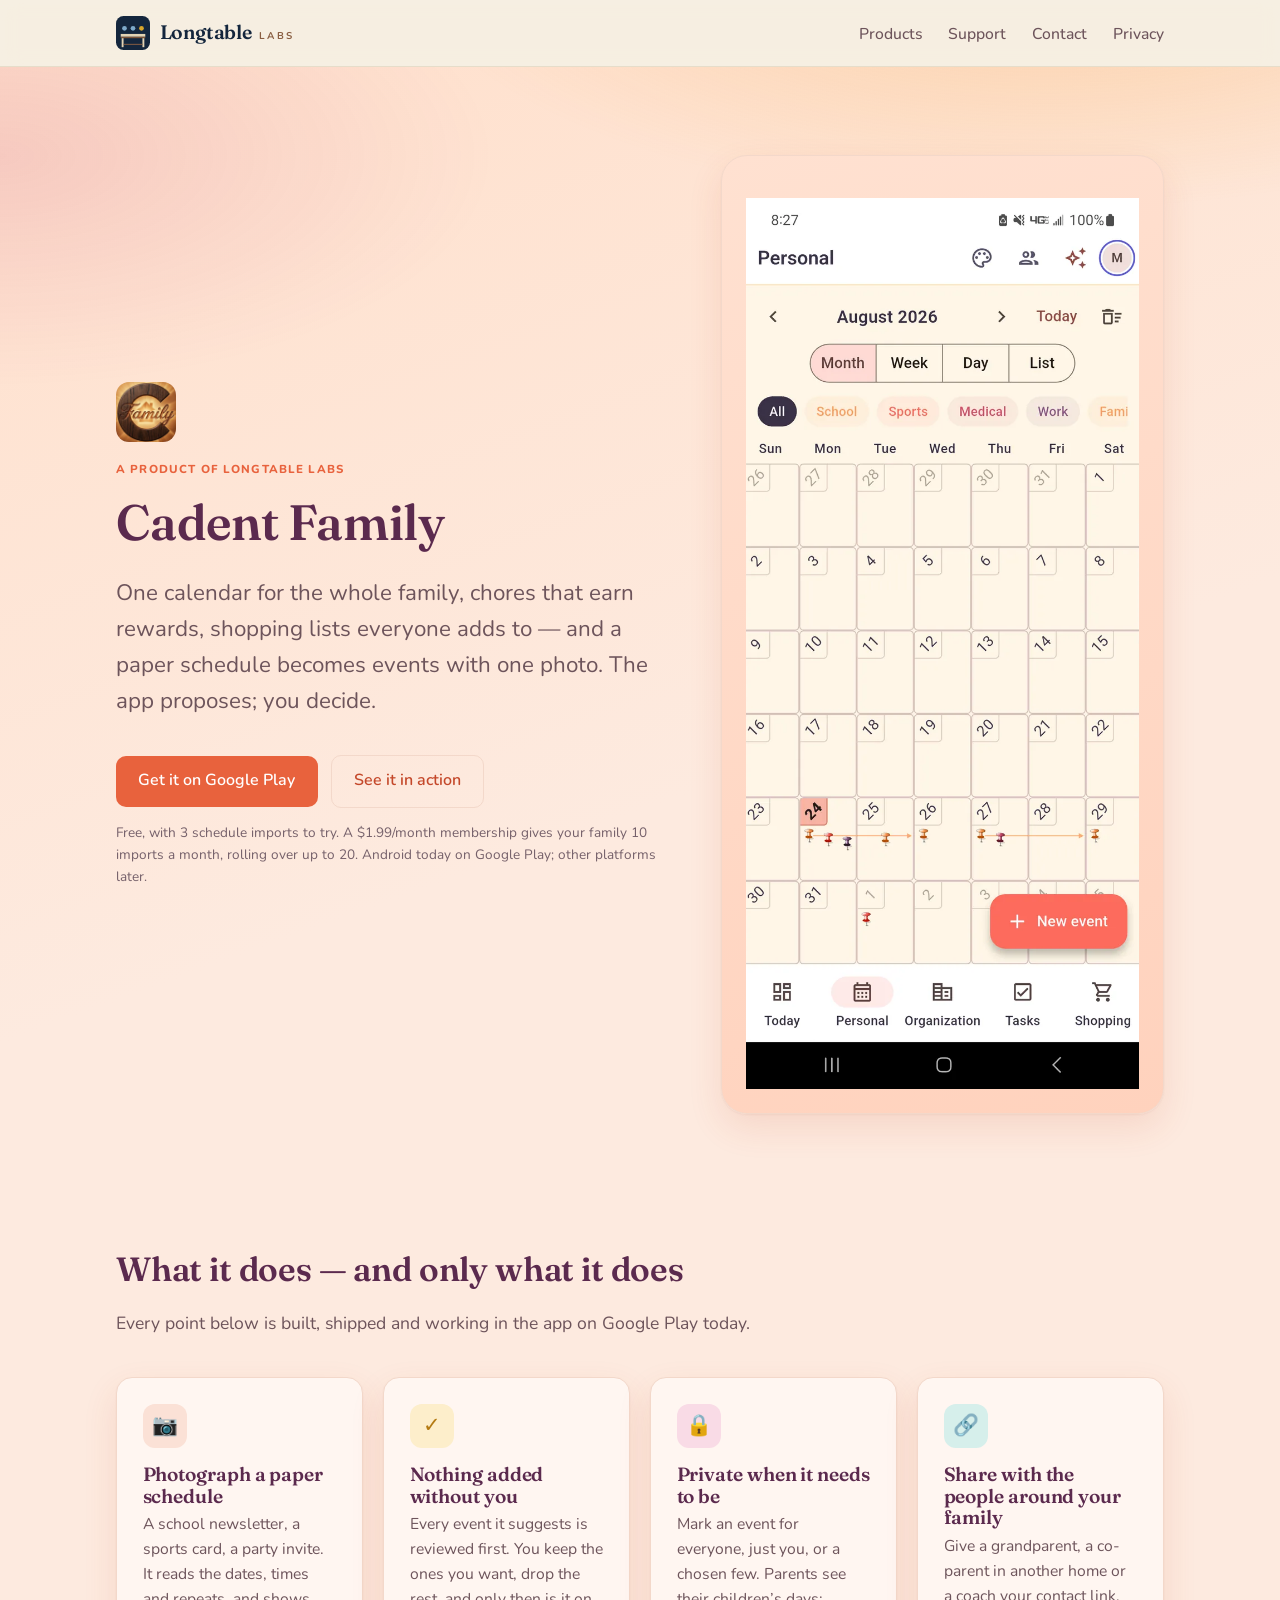
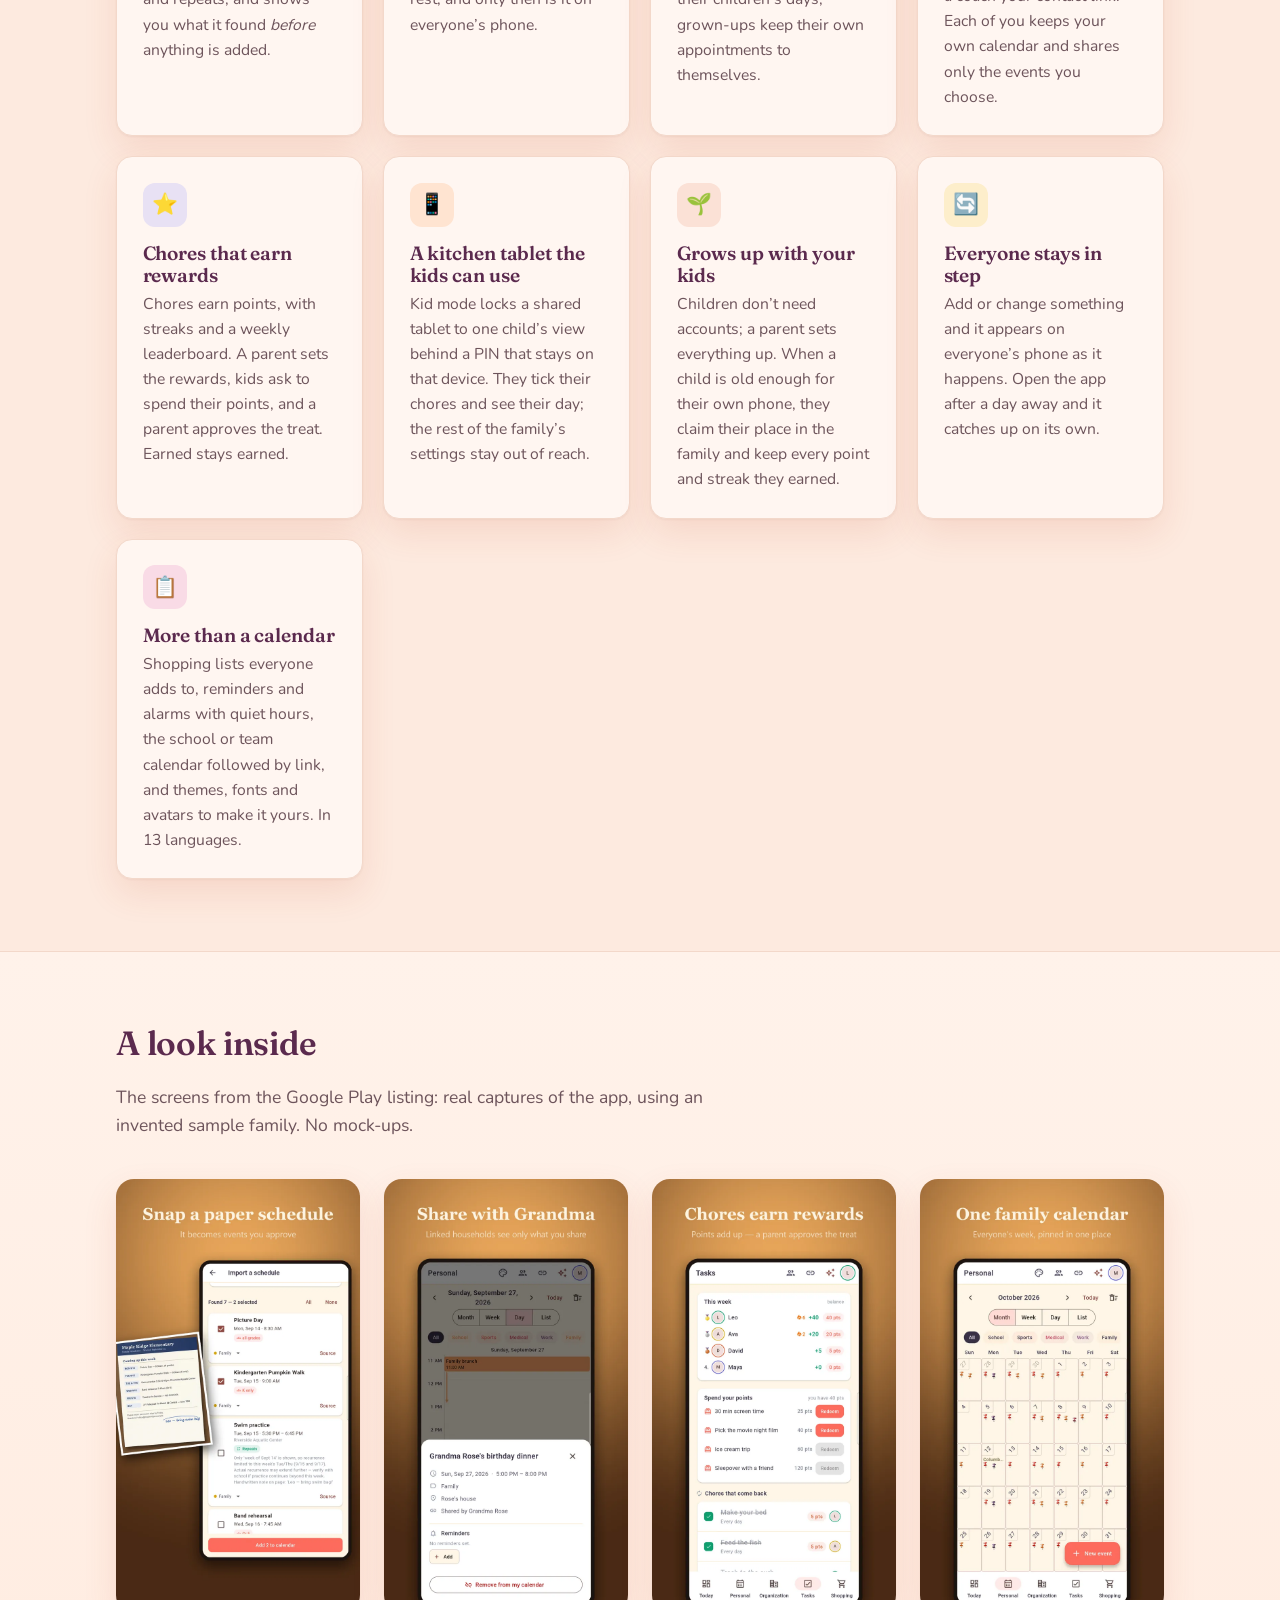
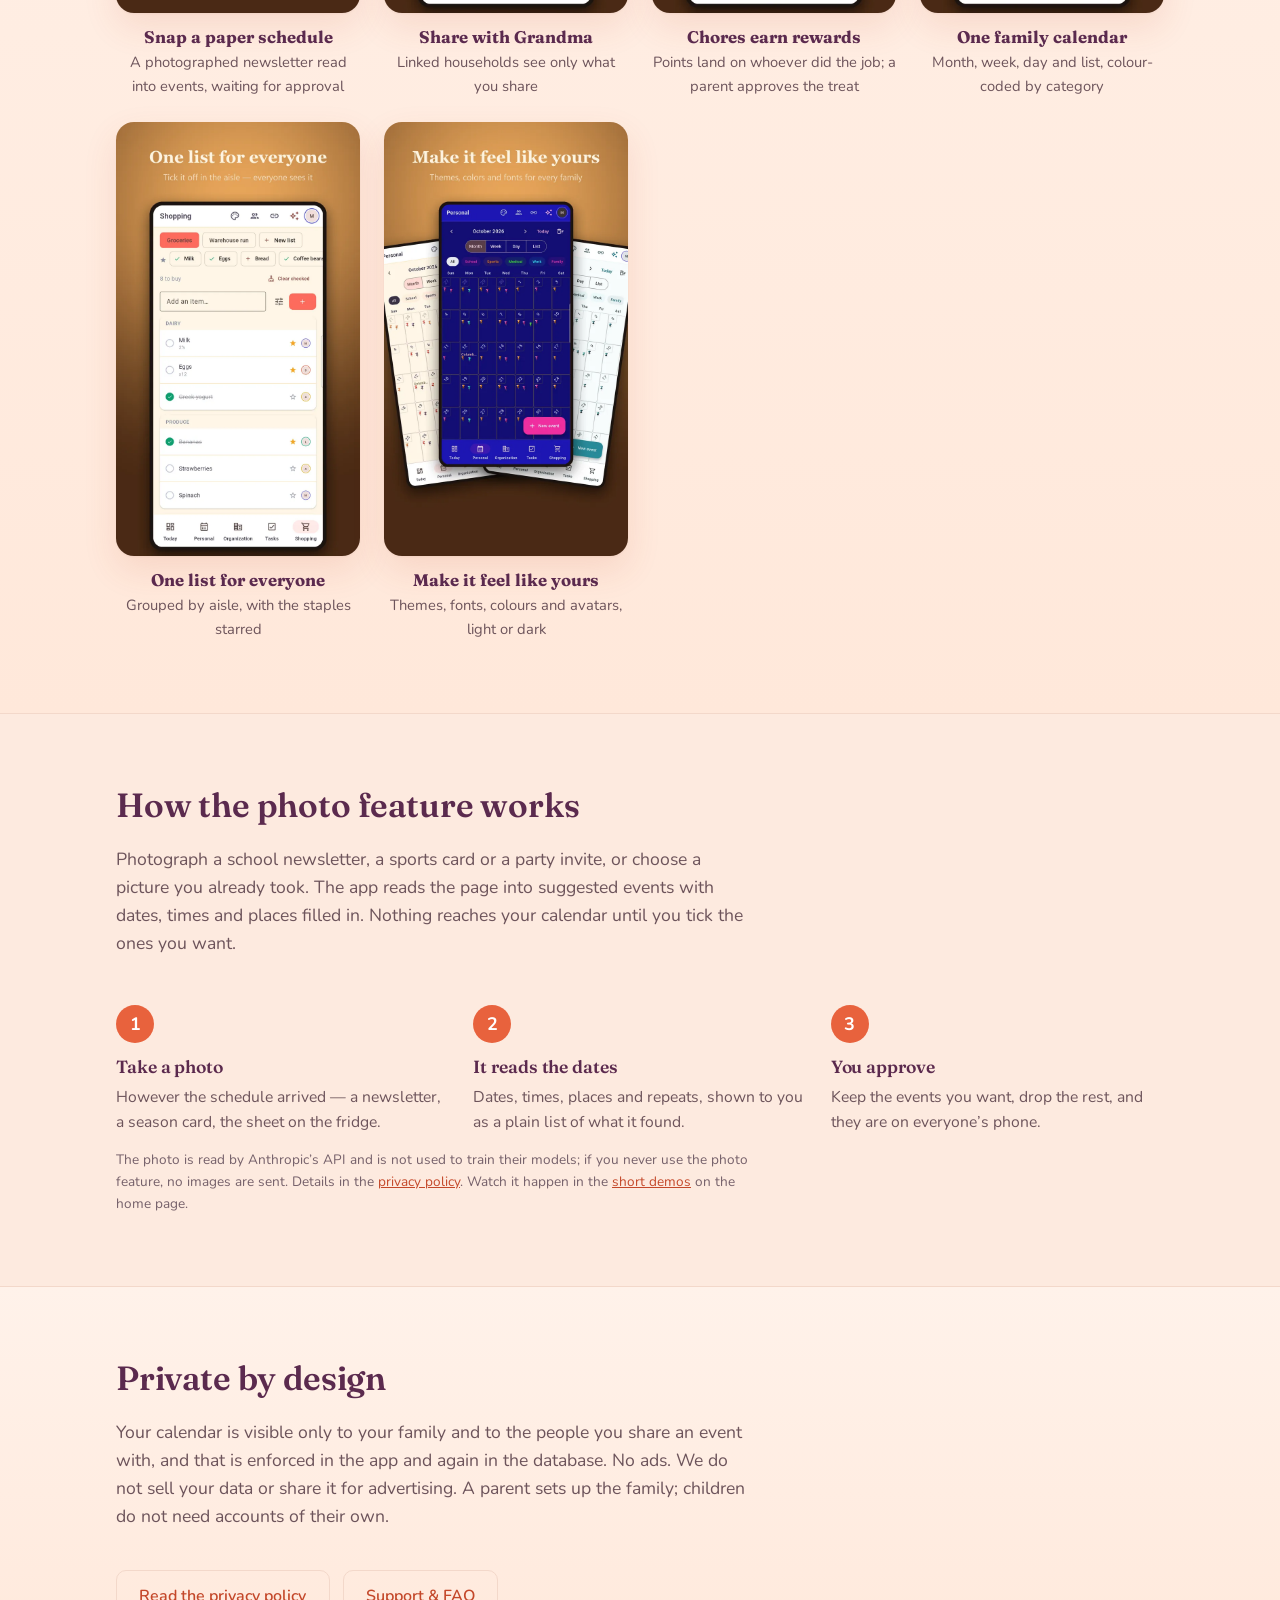
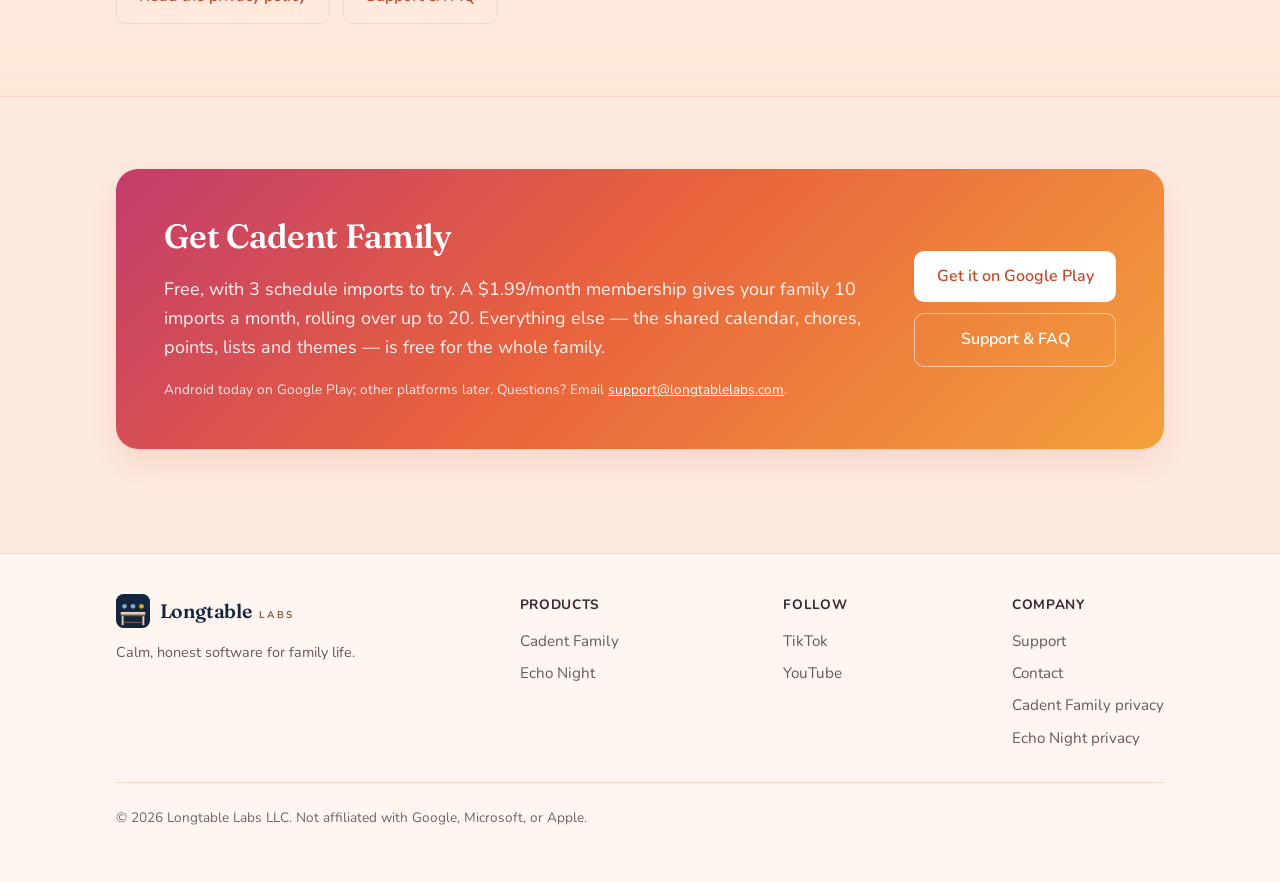
==== cadent.html @ 90e159cf "Product pages: Cadent Family, Echo Night, a branded 404 cadent.html carries the Play link, pricing, " ====
<!DOCTYPE html>
<html lang="en">
<head>
  <meta charset="utf-8">
  <meta name="viewport" content="width=device-width, initial-scale=1">
  <title>Cadent Family · a shared family organiser · Longtable Labs</title>
  <meta name="description" content="Cadent Family puts the family calendar, chores that earn rewards and shopping lists on everyone's phone, and reads photographed paper schedules into events you approve. Free on Google Play.">
  <link rel="preload" href="assets/fonts/fraunces-latin.woff2" as="font" type="font/woff2" crossorigin>
  <link rel="preload" href="assets/fonts/nunito-latin.woff2" as="font" type="font/woff2" crossorigin>
  <link rel="stylesheet" href="styles.css">
  <link rel="canonical" href="https://longtablelabs.com/cadent.html">
  <meta property="og:type" content="website">
  <meta property="og:site_name" content="Longtable Labs">
  <meta property="og:title" content="Cadent Family · a shared family organiser · Longtable Labs">
  <meta property="og:description" content="Cadent Family puts the family calendar, chores that earn rewards and shopping lists on everyone's phone, and reads photographed paper schedules into events you approve. Free on Google Play.">
  <meta property="og:url" content="https://longtablelabs.com/cadent.html">
  <meta property="og:image" content="https://longtablelabs.com/assets/og-cadent.jpg">
  <meta property="og:image:width" content="1200">
  <meta property="og:image:height" content="630">
  <meta name="twitter:card" content="summary_large_image">
  <meta name="twitter:title" content="Cadent Family · a shared family organiser · Longtable Labs">
  <meta name="twitter:description" content="Cadent Family puts the family calendar, chores that earn rewards and shopping lists on everyone's phone, and reads photographed paper schedules into events you approve. Free on Google Play.">
  <meta name="twitter:image" content="https://longtablelabs.com/assets/og-cadent.jpg">
  <link rel="icon" href="assets/longtable-icon.svg" type="image/svg+xml">
  <link rel="icon" href="assets/icon-192.png" type="image/png" sizes="192x192">
  <link rel="apple-touch-icon" href="assets/apple-touch-icon.png">
  <meta name="theme-color" content="#14263d">
</head>
<body>
  <a class="skip" href="#main">Skip to content</a>

  <header class="site-header">
    <div class="wrap">
      <a class="brand" href="index.html">
        <img class="mark" src="assets/longtable-icon.svg" alt="" aria-hidden="true">
        <span class="lt-word"><span class="lt-name">Longtable</span><span class="lt-labs">Labs</span></span>
      </a>
      <nav class="main" aria-label="Primary">
        <a href="index.html#products">Products</a>
        <a href="support.html">Support</a>
        <a href="contact.html">Contact</a>
        <a href="privacy.html">Privacy</a>
      </nav>
    </div>
  </header>

  <main id="main">
    <div class="hero" id="cadent">
      <div class="wrap hero-grid">
        <div>
          <picture>
            <source srcset="assets/cadent-mark.webp" type="image/webp">
            <img class="cadent-mark" src="assets/cadent-mark.png" alt="" aria-hidden="true" width="60" height="60" style="width:60px;height:60px">
          </picture>
          <p class="tag" style="margin:.55rem 0 1rem;color:var(--accent);font-size:.72rem;text-transform:uppercase;letter-spacing:.1em;font-weight:800">A product of Longtable Labs</p>
          <h1>Cadent Family</h1>
          <p class="lead">
            One calendar for the whole family, chores that earn rewards, shopping lists everyone
            adds to &mdash; and a paper schedule becomes events with one photo. The app proposes;
            you decide.
          </p>
          <div class="cta-row">
            <a class="btn" href="https://play.google.com/store/apps/details?id=com.longtablelabs.cadent" rel="noopener">Get it on Google Play</a>
            <a class="btn ghost" href="#inside">See it in action</a>
          </div>
          <p class="cta-note">Free, with 3 schedule imports to try. A $1.99/month membership gives your family 10 imports a month, rolling over up to 20. Android today on Google Play; other platforms later.</p>
        </div>
        <div class="shot">
          <figure>
            <div class="frame">
              <picture><source srcset="assets/screenshots/month-view.webp" type="image/webp"><img width="1080" height="2400" fetchpriority="high" src="assets/screenshots/month-view.png" alt="Cadent Family month calendar on a phone, showing colour-coded events for a sample family across the weeks of a month"></picture>
            </div>
          </figure>
        </div>
      </div>
    </div>

    <section>
      <div class="wrap">
        <div class="section-head">
          <h2>What it does &mdash; and only what it does</h2>
          <p>Every point below is built, shipped and working in the app on Google Play today.</p>
        </div>
        <div class="features">
          <div class="feature">
            <div class="ico" aria-hidden="true">&#128247;</div>
            <h3>Photograph a paper schedule</h3>
            <p>A school newsletter, a sports card, a party invite. It reads the dates, times and repeats, and shows you what it found <em>before</em> anything is added.</p>
          </div>
          <div class="feature">
            <div class="ico" aria-hidden="true">&#10003;</div>
            <h3>Nothing added without you</h3>
            <p>Every event it suggests is reviewed first. You keep the ones you want, drop the rest, and only then is it on everyone&rsquo;s phone.</p>
          </div>
          <div class="feature">
            <div class="ico" aria-hidden="true">&#128274;</div>
            <h3>Private when it needs to be</h3>
            <p>Mark an event for everyone, just you, or a chosen few. Parents see their children&rsquo;s days; grown-ups keep their own appointments to themselves.</p>
          </div>
          <div class="feature">
            <div class="ico" aria-hidden="true">&#128279;</div>
            <h3>Share with the people around your family</h3>
            <p>Give a grandparent, a co-parent in another home or a coach your contact link. Each of you keeps your own calendar and shares only the events you choose.</p>
          </div>
          <div class="feature">
            <div class="ico" aria-hidden="true">&#11088;</div>
            <h3>Chores that earn rewards</h3>
            <p>Chores earn points, with streaks and a weekly leaderboard. A parent sets the rewards, kids ask to spend their points, and a parent approves the treat. Earned stays earned.</p>
          </div>
          <div class="feature">
            <div class="ico" aria-hidden="true">&#128241;</div>
            <h3>A kitchen tablet the kids can use</h3>
            <p>Kid mode locks a shared tablet to one child&rsquo;s view behind a PIN that stays on that device. They tick their chores and see their day; the rest of the family&rsquo;s settings stay out of reach.</p>
          </div>
          <div class="feature">
            <div class="ico" aria-hidden="true">&#127793;</div>
            <h3>Grows up with your kids</h3>
            <p>Children don&rsquo;t need accounts; a parent sets everything up. When a child is old enough for their own phone, they claim their place in the family and keep every point and streak they earned.</p>
          </div>
          <div class="feature">
            <div class="ico" aria-hidden="true">&#128260;</div>
            <h3>Everyone stays in step</h3>
            <p>Add or change something and it appears on everyone&rsquo;s phone as it happens. Open the app after a day away and it catches up on its own.</p>
          </div>
          <div class="feature">
            <div class="ico" aria-hidden="true">&#128203;</div>
            <h3>More than a calendar</h3>
            <p>Shopping lists everyone adds to, reminders and alarms with quiet hours, the school or team calendar followed by link, and themes, fonts and avatars to make it yours. In 13 languages.</p>
          </div>
        </div>

      </div>
    </section>

    <section class="section-tint" id="inside">
      <div class="wrap">
        <div class="section-head">
          <h2>A look inside</h2>
          <p>The screens from the Google Play listing: real captures of the app, using an invented sample family. No mock-ups.</p>
        </div>
        <div class="frame-grid">
          <figure class="frame-card">
            <img loading="lazy" width="720" height="1280" src="assets/cadent/01-photo-to-calendar.webp" alt="Snap a paper schedule: A photographed newsletter read into events, waiting for approval.">
            <figcaption><strong>Snap a paper schedule</strong><span>A photographed newsletter read into events, waiting for approval</span></figcaption>
          </figure>
          <figure class="frame-card">
            <img loading="lazy" width="720" height="1280" src="assets/cadent/02-share-across-households.webp" alt="Share with Grandma: Linked households see only what you share.">
            <figcaption><strong>Share with Grandma</strong><span>Linked households see only what you share</span></figcaption>
          </figure>
          <figure class="frame-card">
            <img loading="lazy" width="720" height="1280" src="assets/cadent/03-chores-and-rewards.webp" alt="Chores earn rewards: Points land on whoever did the job; a parent approves the treat.">
            <figcaption><strong>Chores earn rewards</strong><span>Points land on whoever did the job; a parent approves the treat</span></figcaption>
          </figure>
          <figure class="frame-card">
            <img loading="lazy" width="720" height="1280" src="assets/cadent/04-family-calendar.webp" alt="One family calendar: Month, week, day and list, colour-coded by category.">
            <figcaption><strong>One family calendar</strong><span>Month, week, day and list, colour-coded by category</span></figcaption>
          </figure>
          <figure class="frame-card">
            <img loading="lazy" width="720" height="1280" src="assets/cadent/05-shopping.webp" alt="One list for everyone: Grouped by aisle, with the staples starred.">
            <figcaption><strong>One list for everyone</strong><span>Grouped by aisle, with the staples starred</span></figcaption>
          </figure>
          <figure class="frame-card">
            <img loading="lazy" width="720" height="1280" src="assets/cadent/06-make-it-yours.webp" alt="Make it feel like yours: Themes, fonts, colours and avatars, light or dark.">
            <figcaption><strong>Make it feel like yours</strong><span>Themes, fonts, colours and avatars, light or dark</span></figcaption>
          </figure>
        </div>
      </div>
    </section>

    <section>
      <div class="wrap">
        <div class="section-head">
          <h2>How the photo feature works</h2>
          <p>Photograph a school newsletter, a sports card or a party invite, or choose a picture you already took. The app reads the page into suggested events with dates, times and places filled in. Nothing reaches your calendar until you tick the ones you want.</p>
        </div>
        <div class="steps">
          <div class="step"><div class="num" aria-hidden="true">1</div><h3>Take a photo</h3><p>However the schedule arrived &mdash; a newsletter, a season card, the sheet on the fridge.</p></div>
          <div class="step"><div class="num" aria-hidden="true">2</div><h3>It reads the dates</h3><p>Dates, times, places and repeats, shown to you as a plain list of what it found.</p></div>
          <div class="step"><div class="num" aria-hidden="true">3</div><h3>You approve</h3><p>Keep the events you want, drop the rest, and they are on everyone&rsquo;s phone.</p></div>
        </div>
        <p class="cta-note" style="max-width:40rem">The photo is read by Anthropic&rsquo;s API and is not used to train their models; if you never use the photo feature, no images are sent. Details in the <a href="privacy.html#how-schedule-photos-are-read">privacy policy</a>. Watch it happen in the <a href="index.html#videos">short demos</a> on the home page.</p>
      </div>
    </section>

    <section class="section-tint">
      <div class="wrap">
        <div class="section-head">
          <h2>Private by design</h2>
          <p>Your calendar is visible only to your family and to the people you share an event with, and that is enforced in the app and again in the database. No ads. We do not sell your data or share it for advertising. A parent sets up the family; children do not need accounts of their own.</p>
        </div>
        <div class="cta-row">
          <a class="btn ghost" href="privacy.html">Read the privacy policy</a>
          <a class="btn ghost" href="support.html">Support &amp; FAQ</a>
        </div>
      </div>
    </section>

    <section id="get">
      <div class="wrap">
        <div class="get-card">
          <div>
            <h2>Get Cadent Family</h2>
            <p>Free, with 3 schedule imports to try. A $1.99/month membership gives your family 10 imports a month, rolling over up to 20. Everything else &mdash; the shared calendar, chores, points, lists and themes &mdash; is free for the whole family.</p>
            <p class="cta-note">Android today on Google Play; other platforms later. Questions? Email <a href="mailto:support@longtablelabs.com">support@longtablelabs.com</a>.</p>
          </div>
          <div class="get-actions">
            <a class="btn" href="https://play.google.com/store/apps/details?id=com.longtablelabs.cadent" rel="noopener">Get it on Google Play</a>
            <a class="btn ghost" href="support.html">Support &amp; FAQ</a>
          </div>
        </div>
      </div>
    </section>
  </main>

  <footer class="site-footer">
    <div class="wrap footer-grid">
      <div style="max-width:20rem">
        <a class="brand" href="index.html" style="margin-bottom:.8rem">
          <img class="mark" src="assets/longtable-icon.svg" alt="" aria-hidden="true">
          <span class="lt-word"><span class="lt-name">Longtable</span><span class="lt-labs">Labs</span></span>
        </a>
        <p style="font-size:.9rem;margin:0">Calm, honest software for family life.</p>
      </div>
      <nav aria-label="Products">
        <span class="fh">Products</span>
        <a href="cadent.html">Cadent Family</a>
        <a href="echo-night.html">Echo Night</a>
      </nav>
      <nav aria-label="Follow">
        <span class="fh">Follow</span>
        <a href="https://www.tiktok.com/@longtable.labs.llc" rel="noopener">TikTok</a>
        <a href="https://www.youtube.com/@longtablelabs" rel="noopener">YouTube</a>
      </nav>
      <nav aria-label="Company">
        <span class="fh">Company</span>
        <a href="support.html">Support</a>
        <a href="contact.html">Contact</a>
        <a href="privacy.html">Cadent Family privacy</a>
        <a href="privacy-echo-night.html">Echo Night privacy</a>
      </nav>
    </div>
    <div class="wrap">
      <p class="fineprint">© 2026 Longtable Labs LLC. Not affiliated with Google, Microsoft, or Apple.</p>
    </div>
  </footer>
</body>
</html>
---- styles.css ----
/* Self-hosted fonts — no third-party requests. Files in assets/fonts/.
   Both are variable woff2 (one file per subset covers the weight range). */
@font-face {
  font-family: 'Fraunces'; font-style: normal; font-weight: 400 700; font-display: swap;
  src: url('assets/fonts/fraunces-latin.woff2') format('woff2');
  unicode-range: U+0000-00FF, U+0131, U+0152-0153, U+02BB-02BC, U+02C6, U+02DA, U+02DC, U+0304, U+0308, U+0329, U+2000-206F, U+20AC, U+2122, U+2191, U+2193, U+2212, U+2215, U+FEFF, U+FFFD;
}
@font-face {
  font-family: 'Fraunces'; font-style: normal; font-weight: 400 700; font-display: swap;
  src: url('assets/fonts/fraunces-latin-ext.woff2') format('woff2');
  unicode-range: U+0100-02BA, U+02BD-02C5, U+02C7-02CC, U+02CE-02D7, U+02DD-02FF, U+0304, U+0308, U+0329, U+1D00-1DBF, U+1E00-1E9F, U+1EF2-1EFF, U+2020, U+20A0-20AB, U+20AD-20C0, U+2113, U+2C60-2C7F, U+A720-A7FF;
}
@font-face {
  font-family: 'Nunito'; font-style: normal; font-weight: 400 800; font-display: swap;
  src: url('assets/fonts/nunito-latin.woff2') format('woff2');
  unicode-range: U+0000-00FF, U+0131, U+0152-0153, U+02BB-02BC, U+02C6, U+02DA, U+02DC, U+0304, U+0308, U+0329, U+2000-206F, U+20AC, U+2122, U+2191, U+2193, U+2212, U+2215, U+FEFF, U+FFFD;
}
@font-face {
  font-family: 'Nunito'; font-style: normal; font-weight: 400 800; font-display: swap;
  src: url('assets/fonts/nunito-latin-ext.woff2') format('woff2');
  unicode-range: U+0100-02BA, U+02BD-02C5, U+02C7-02CC, U+02CE-02D7, U+02DD-02FF, U+0304, U+0308, U+0329, U+1D00-1DBF, U+1E00-1E9F, U+1EF2-1EFF, U+2020, U+20A0-20AB, U+20AD-20C0, U+2113, U+2C60-2C7F, U+A720-A7FF;
}

/* Longtable Labs — Cadent Family
   Warm & lively, static. No build step.
   Type: Fraunces (display serif) + Nunito (rounded body). */

:root {
  /* warm family palette */
  --coral: #e8623d;           /* primary — sunset coral */
  --coral-deep: #c4482a;
  --amber: #f4a13c;           /* honey amber */
  --honey: #f6c453;
  --plum: #5b2a4e;            /* headings — deep berry-plum */
  --berry: #c33c6b;
  --teal: #1f9e8f;
  --grape: #6a4aa0;           /* ties to the purple logo */

  --accent: var(--coral);
  --accent-dark: var(--coral-deep);
  --accent-tint: #fbe1d6;

  --ink: #3a2530;             /* warm plum-brown, not black */
  --ink-soft: #6d545b;
  --ink-faint: #75606a;        /* 4.9:1 on the blush paper (AA for small text) */

  --paper: #fdeadf;           /* warm blush — off the beige/white */
  --card: #fff6f1;            /* warm off-white */
  --line: #f3d8ca;

  --ok: #1f9e8f;
  --max: 68rem;
  --radius: 16px;
  --shadow: 0 1px 2px rgba(90, 42, 46, .05), 0 14px 34px rgba(196, 72, 42, .12);
  --font: "Nunito", -apple-system, BlinkMacSystemFont, "Segoe UI", Roboto, Helvetica, Arial, sans-serif;
  --display: "Fraunces", Georgia, "Times New Roman", serif;
}

* { box-sizing: border-box; }

html { scroll-behavior: smooth; }

body {
  margin: 0;
  font-family: var(--font);
  color: var(--ink);
  background: var(--paper);
  line-height: 1.6;
  font-size: 18px;
  -webkit-font-smoothing: antialiased;
}

h1, h2, h3 { font-family: var(--display); font-weight: 600; line-height: 1.14; letter-spacing: -0.005em; color: var(--plum); }
h1, h2.display { font-size: clamp(2rem, 5vw, 3.1rem); margin: 0 0 .5em; }
h2 { font-size: clamp(1.5rem, 3.5vw, 2.1rem); margin: 0 0 .6em; }
h3 { font-size: 1.2rem; margin: 0 0 .4em; }

p { margin: 0 0 1em; color: var(--ink-soft); }

a { color: var(--accent-dark); }
a:hover { color: var(--accent); }

.wrap { max-width: var(--max); margin: 0 auto; padding: 0 1.25rem; }

/* Skip link */
.skip {
  position: absolute; left: -999px; top: 0;
  background: var(--accent); color: #fff; padding: .6rem 1rem; border-radius: 0 0 8px 0;
  z-index: 100;
}
.skip:focus { left: 0; }

/* Header */
.site-header {
  border-bottom: 1px solid var(--line);
  background: rgba(253, 234, 223, .82);
  backdrop-filter: saturate(180%) blur(10px);
  position: sticky; top: 0; z-index: 50;
}
.site-header .wrap {
  display: flex; align-items: center; justify-content: space-between;
  gap: 1rem; min-height: 66px;
}
.brand { display: flex; align-items: center; gap: .6rem; font-weight: 700; color: var(--ink); text-decoration: none; font-size: 1.05rem; }
.brand .mark {
  width: 34px; height: 34px; display: block; flex-shrink: 0;
}
.brand small { display: block; font-weight: 500; color: var(--ink-faint); font-size: .72rem; letter-spacing: .02em; }
nav.main a { color: var(--ink-soft); text-decoration: none; margin-left: 1.3rem; font-size: .98rem; font-weight: 500; }
nav.main a:hover { color: var(--accent); }
@media (max-width: 640px) {
  nav.main a { margin-left: .9rem; font-size: .9rem; }
  .brand small { display: none; }
}
@media (max-width: 420px) {
  /* nav drops onto its own row under the brand instead of wrapping to three lines */
  .site-header .wrap { flex-wrap: wrap; min-height: 0; padding-top: .55rem; padding-bottom: .55rem; row-gap: .2rem; }
  nav.main { width: 100%; display: flex; gap: 1.1rem; }
  nav.main a { margin-left: 0; font-size: .9rem; }
}

/* Buttons */
.btn {
  display: inline-block; background: var(--accent); color: #fff;
  padding: .8rem 1.4rem; border-radius: 10px; text-decoration: none;
  font-family: inherit; font-weight: 600; border: none; cursor: pointer; font-size: 1rem;
  transition: background .15s ease, transform .05s ease;
}
.btn:hover { background: var(--accent-dark); color: #fff; }
.btn:active { transform: translateY(1px); }
.btn.ghost { background: transparent; color: var(--accent-dark); border: 1.5px solid var(--line); }
.btn.ghost:hover { border-color: var(--accent); background: var(--accent-tint); }

/* Hero */
.hero {
  padding: clamp(3rem, 7vw, 5.5rem) 0 clamp(2.5rem, 5vw, 4rem);
  background:
    radial-gradient(1100px 460px at 82% -12%, rgba(244, 161, 60, .32), transparent 60%),
    radial-gradient(900px 420px at 0% 8%, rgba(195, 60, 107, .14), transparent 55%),
    linear-gradient(160deg, #ffe0cc 0%, var(--paper) 62%);
}
.hero .lead {
  font-size: clamp(1.15rem, 2.5vw, 1.4rem); color: var(--ink-soft); max-width: 34rem; margin: 0 0 1.6em;
}
.hero-grid { display: grid; grid-template-columns: 1.1fr .9fr; gap: clamp(2rem, 5vw, 4rem); align-items: center; }
@media (max-width: 820px) { .hero-grid { grid-template-columns: 1fr; } }
.eyebrow { display: inline-block; font-size: .8rem; font-weight: 700; letter-spacing: .08em; text-transform: uppercase; color: var(--accent); margin-bottom: 1rem; }
.cta-row { display: flex; flex-wrap: wrap; gap: .8rem; align-items: center; }
.cta-note { font-size: .85rem; color: var(--ink-faint); margin: .9rem 0 0; }

/* Sections */
section { padding: clamp(2.5rem, 6vw, 4.5rem) 0; }
.section-tint { background: linear-gradient(180deg, #fff2ea, #ffe8da); border-top: 1px solid var(--line); border-bottom: 1px solid var(--line); }
.section-head { max-width: 40rem; margin-bottom: 2.5rem; }
.section-head p { font-size: 1.1rem; }

/* Feature grid */
.features { display: grid; grid-template-columns: repeat(auto-fit, minmax(15rem, 1fr)); gap: 1.25rem; }
.feature {
  background: var(--card); border: 1px solid var(--line); border-radius: var(--radius);
  padding: 1.6rem; box-shadow: var(--shadow);
}
.section-tint .feature { background: var(--paper); }
.feature .ico { width: 44px; height: 44px; border-radius: 12px; background: var(--accent-tint); color: var(--accent-dark); display: grid; place-items: center; margin-bottom: 1rem; font-size: 1.3rem; }
/* playful warm variety across the feature icons */
.features .feature:nth-child(6n+1) .ico { background: #fbe1d6; color: #c4482a; }
.features .feature:nth-child(6n+2) .ico { background: #fdeecb; color: #b47a12; }
.features .feature:nth-child(6n+3) .ico { background: #f9dbe6; color: #b02e5c; }
.features .feature:nth-child(6n+4) .ico { background: #d6efeb; color: #12796d; }
.features .feature:nth-child(6n+5) .ico { background: #e8e1f4; color: #6a4aa0; }
.features .feature:nth-child(6n+6) .ico { background: #ffe4d1; color: #c4482a; }
.feature h3 { margin-bottom: .3rem; }
.feature p { margin: 0; font-size: .98rem; }

/* Steps */
.steps { display: grid; grid-template-columns: repeat(auto-fit, minmax(14rem, 1fr)); gap: 1.5rem; counter-reset: step; }
.step { position: relative; padding-top: .5rem; }
.step .num {
  width: 38px; height: 38px; border-radius: 50%; background: var(--accent); color: #fff;
  display: grid; place-items: center; font-weight: 700; margin-bottom: .9rem;
}
.step h3 { font-size: 1.1rem; }
.step p { font-size: .98rem; margin: 0; }

/* Screenshot slots */
.shots { display: grid; grid-template-columns: repeat(auto-fit, minmax(13rem, 1fr)); gap: 1.5rem; }
.shot figure { margin: 0; }
.shot .frame {
  aspect-ratio: 9 / 19.5; border-radius: 26px; overflow: hidden;
  background: linear-gradient(160deg, #ffe1d1, #ffd2bd);
  border: 1px solid var(--line); box-shadow: var(--shadow);
  display: grid; place-items: center; text-align: center; padding: 1.5rem;
}
.shot .frame picture { display: contents; }
.shot .frame img { width: 100%; height: 100%; object-fit: cover; display: block; }
.shot .frame .placeholder { color: var(--accent-dark); font-size: .85rem; font-weight: 600; opacity: .8; }
.shot .frame .placeholder span { display: block; font-weight: 400; color: var(--ink-faint); margin-top: .4rem; font-size: .78rem; }
.shot figcaption { text-align: center; margin-top: .8rem; font-size: .92rem; color: var(--ink-soft); font-weight: 500; }

/* Get it */
.get-card {
  background: linear-gradient(135deg, var(--berry) 0%, var(--coral) 45%, var(--amber) 100%);
  color: #fff; border-radius: 22px; padding: clamp(2rem, 5vw, 3rem); box-shadow: var(--shadow);
  display: flex; flex-wrap: wrap; gap: 1.5rem 2.5rem; align-items: center; justify-content: space-between;
}
.get-card > div:first-child { flex: 1 1 24rem; }
.get-card h2 { color: #fff; }
.get-card p { color: rgba(255,255,255,.92); }
.get-card .cta-note { color: rgba(255,255,255,.85); }
.get-card a { color: #fff; }
.get-actions { display: flex; flex-direction: column; gap: .7rem; flex: 0 0 auto; }
.get-card .btn { background: #fff; color: var(--coral-deep); text-align: center; }
.get-card .btn:hover { background: #fff2ea; color: var(--coral-deep); }
.get-card .btn.ghost { background: transparent; color: #fff; border-color: rgba(255,255,255,.55); }
.get-card .btn.ghost:hover { background: rgba(255,255,255,.14); border-color: #fff; }
@media (max-width: 560px) { .get-actions { width: 100%; } }

/* Short clips */
.clips { display: flex; flex-wrap: wrap; justify-content: center; gap: 2rem 2.5rem; }
.clip { margin: 0; width: 100%; max-width: 300px; }
.clip .demo-phone { max-width: 300px; }
.clip video { width: 100%; height: auto; display: block; aspect-ratio: 9 / 16; background: #14263d; }
.clip figcaption { text-align: center; margin-top: .8rem; font-size: .92rem; color: var(--ink-soft); }
.clip figcaption strong { display: block; color: var(--plum); font-family: var(--display); font-size: 1.1rem; }
.clip figcaption span { display: block; margin-top: .2rem; }
.clip-links a { font-weight: 600; }
.centered-note { text-align: center; margin-top: 1.8rem; }

/* Live demo video */
.demo-showcase { display: flex; flex-direction: column; align-items: center; gap: 1rem; }
.demo-phone {
  max-width: 320px; width: 100%; border-radius: 28px; overflow: hidden;
  border: 1px solid var(--line); box-shadow: var(--shadow); background: #000;
}
.demo-phone video { width: 100%; height: auto; display: block; aspect-ratio: 9 / 20; }
.sound-toggle { display: inline-flex; align-items: center; gap: .5rem; padding: .6rem 1.1rem; background: var(--card); white-space: nowrap; min-width: 11.75rem; justify-content: center; }
.sound-toggle[hidden] { display: none; }
.sound-toggle .icon-sound { display: none; }
.sound-toggle[aria-pressed="true"] .icon-sound { display: block; }
.sound-toggle[aria-pressed="true"] .icon-muted { display: none; }
.section-head.centered { margin-left: auto; margin-right: auto; text-align: center; }

/* ===== Longtable Labs — company (parent) brand ===== */
:root {
  --lt-ink: #14263d; --lt-sky: #7ea9c9; --lt-roast: #4a3122;
  --lt-coffee: #8a5e42; --lt-crema: #e3d3b4; --lt-brass: #d9a62b;
  --lt-paper: #f5efe3;
}
/* neutral (crema) header chrome, shared across the company page */
.site-header { background: rgba(245, 239, 227, .88); border-bottom-color: #e6ddca; }
.brand .lt-word { display: flex; align-items: baseline; gap: .42rem; }
.brand .lt-name { font-family: var(--display); font-weight: 600; font-size: 1.22rem; color: var(--lt-ink); letter-spacing: -.01em; }
.brand .lt-labs { font-family: var(--font); font-weight: 700; font-size: .62rem; letter-spacing: .26em; color: var(--lt-coffee); text-transform: uppercase; }
@media (max-width: 640px) { .brand .lt-labs { display: none; } }

/* company hero (navy) */
.company { background: var(--lt-ink); }
.company .wrap { padding: clamp(3rem, 7vw, 5rem) 1.25rem; }
.company-grid { display: grid; grid-template-columns: 1.05fr .95fr; gap: clamp(2rem, 5vw, 4rem); align-items: center; }
@media (max-width: 820px) { .company-grid { grid-template-columns: 1fr; } }
.company .eyebrow { color: var(--lt-sky); }
.company h1 { font-family: var(--display); color: var(--lt-crema); font-weight: 600; font-size: clamp(2.2rem, 5.5vw, 3.4rem); letter-spacing: -.01em; margin: .1rem 0 .5rem; }
.company .lead { color: #c4d1df; font-size: clamp(1.1rem, 2.2vw, 1.35rem); max-width: 34rem; margin: 0 0 1.5em; }
.company p { color: #aebccb; }
.company .btn { background: var(--lt-brass); color: #22190a; }
.company .btn:hover { background: #c69422; color: #22190a; }
.company .btn.ghost { background: transparent; color: var(--lt-crema); border: 1.5px solid rgba(227, 211, 180, .35); }
.company .btn.ghost:hover { border-color: var(--lt-sky); background: rgba(126, 169, 201, .14); color: #fff; }
.company .lockup { width: 100%; max-width: 430px; margin: 0 auto; display: block; }

/* products band */
.products-band { background: var(--lt-paper); border-top: 1px solid #e6ddca; border-bottom: 1px solid #e6ddca; }
.products-band h2 { color: var(--lt-ink); }
.products-band .section-head p { color: #6b5a44; }
.product-grid { display: grid; gap: 1.4rem; max-width: 54rem; margin: 0 auto; }
.product-card {
  display: flex; gap: 1.7rem; align-items: center; background: #fff;
  border: 1px solid #e6ddca; border-radius: 18px; padding: 1.9rem 2.1rem;
  box-shadow: var(--shadow); max-width: 54rem;
}
.product-card .p-logo { width: 78px; height: 78px; flex: 0 0 auto; }
/* The Cadent mark is the app's own icon art (a photographed oak tile), so it
   carries its own square field — round it so it reads as an app icon. */
.p-logo, .def-mark, .cadent-mark { border-radius: 22%; }
.product-card .tag { font-size: .72rem; text-transform: uppercase; letter-spacing: .08em; font-weight: 800; color: var(--lt-coffee); }
.product-card h3 { font-family: var(--display); color: var(--plum); font-size: 1.5rem; margin: .15rem 0 .35rem; }
.product-card p { margin: 0 0 1rem; }
@media (max-width: 560px) { .product-card { flex-direction: column; text-align: center; } }

/* product band lead-in (introduces the Cadent section) */
.product-intro { text-align: center; max-width: 40rem; margin: 0 auto clamp(1.5rem, 4vw, 2.5rem); }
.product-intro .tag { font-size: .72rem; text-transform: uppercase; letter-spacing: .1em; font-weight: 800; color: var(--accent); }

/* Cadent definition block */
.definition {
  max-width: 46rem; margin: 0 auto; display: flex; gap: 1.8rem; align-items: center;
  background: var(--card); border: 1px solid var(--line); border-radius: var(--radius);
  padding: 1.9rem 2.1rem; box-shadow: var(--shadow);
}
.section-tint .definition { background: var(--paper); }
.definition .def-mark { width: 78px; height: 78px; flex-shrink: 0; }
.definition h2 { margin-bottom: .25rem; }
.definition .pron { font-size: .95rem; color: var(--ink-faint); margin: 0 0 .8em; }
.definition .pron .ipa { font-style: italic; }
.definition p:last-child { margin-bottom: 0; }
@media (max-width: 560px) {
  .definition { flex-direction: column; text-align: center; gap: 1.1rem; padding: 1.6rem; }
}

/* Prose (privacy / support) */
.prose { max-width: 44rem; margin: 0 auto; }
.prose h2 { margin-top: 2.2rem; }
.prose h3 { margin-top: 1.6rem; }
.prose ul { color: var(--ink-soft); padding-left: 1.2rem; }
.prose li { margin-bottom: .5rem; }
.prose .meta { color: var(--ink-faint); font-size: .9rem; }
.prose table { width: 100%; border-collapse: collapse; margin: 1rem 0; font-size: .95rem; }
.prose th, .prose td { text-align: left; padding: .7rem .8rem; border: 1px solid var(--line); vertical-align: top; }
.prose th { background: var(--accent-tint); color: var(--ink); font-weight: 600; }
.callout {
  background: var(--accent-tint); border-left: 4px solid var(--accent); border-radius: 8px;
  padding: 1rem 1.2rem; margin: 1.5rem 0;
}
.callout p:last-child { margin-bottom: 0; }
.page-header { padding: clamp(2.5rem, 6vw, 4rem) 0 1.5rem; }
.page-header h1 { margin-bottom: .3rem; }
.page-header .sub { color: var(--ink-faint); font-size: 1.05rem; }

/* Footer */
.site-footer { border-top: 1px solid var(--line); background: var(--card); padding: 2.5rem 0; margin-top: 2rem; }
.footer-grid { display: flex; flex-wrap: wrap; justify-content: space-between; gap: 2rem; }
.footer-grid nav { display: flex; flex-direction: column; gap: .5rem; }
.footer-grid nav a { color: var(--ink-soft); text-decoration: none; font-size: .95rem; }
.footer-grid nav a:hover { color: var(--accent); }
.footer-grid .fh { font-weight: 700; color: var(--ink); font-size: .85rem; text-transform: uppercase; letter-spacing: .05em; margin-bottom: .3rem; }
.site-footer .fineprint { color: var(--ink-faint); font-size: .85rem; margin-top: 2rem; border-top: 1px solid var(--line); padding-top: 1.5rem; }

:focus-visible { outline: 3px solid var(--accent); outline-offset: 2px; border-radius: 4px; }

/* ===== Product pages ===== */
.frame-grid { display: grid; grid-template-columns: repeat(auto-fit, minmax(13rem, 1fr)); gap: 1.5rem; }
.frame-card { margin: 0; }
.frame-card img { width: 100%; height: auto; display: block; border-radius: 18px; box-shadow: var(--shadow); }
.frame-card figcaption { text-align: center; margin-top: .7rem; font-size: .92rem; color: var(--ink-soft); }
.frame-card figcaption strong { display: block; color: var(--plum); font-family: var(--display); font-size: 1.05rem; }

/* Echo Night: the game's own night palette, kept inside its page */
.en-hero { background: #06081a; color: #cfd3e6; padding: clamp(2rem, 5vw, 3.5rem) 0 clamp(2rem, 5vw, 3rem); }
.en-feature { width: 100%; max-width: 54rem; height: auto; display: block; margin: 0 auto 2rem; border-radius: 18px; box-shadow: 0 20px 50px rgba(0,0,0,.5); }
.en-intro { max-width: 44rem; margin: 0 auto; }
.en-intro .tag { font-size: .72rem; text-transform: uppercase; letter-spacing: .1em; font-weight: 800; color: #4fe3d8; }
.en-hero h1 { color: #f1e9ff; margin: .3rem 0 .4rem; }
.en-hero .lead { color: #e2d6ff; font-size: clamp(1.15rem, 2.5vw, 1.4rem); font-family: var(--display); font-style: italic; }
.en-hero p { color: #b9bdd4; }
.en-hero .btn { background: #4fe3d8; color: #06081a; }
.en-hero .btn:hover { background: #7cf0e8; color: #06081a; }
.en-hero .btn.ghost { background: transparent; color: #e2d6ff; border-color: rgba(226, 214, 255, .4); }
.en-hero .btn.ghost:hover { border-color: #4fe3d8; background: rgba(79, 227, 216, .12); color: #fff; }
.en-body { background: #0c1030; }
.en-body .feature { background: #141a44; border-color: #26306a; box-shadow: none; }
.en-body .feature h3 { color: #f1e9ff; }
.en-body .feature p { color: #b9bdd4; }
.en-body h2 { color: #f1e9ff; }
.en-body .section-head p { color: #b9bdd4; }
.wide-grid { display: grid; grid-template-columns: repeat(auto-fit, minmax(18rem, 1fr)); gap: 1.5rem; margin-top: 2.5rem; }
.wide-card { margin: 0; }
.wide-card img { width: 100%; height: auto; display: block; border-radius: 14px; border: 1px solid #26306a; }
.wide-card figcaption { margin-top: .6rem; font-size: .92rem; color: #b9bdd4; font-family: var(--display); font-style: italic; }
.en-list { color: #b9bdd4; max-width: 44rem; padding-left: 1.2rem; }
.en-list li { margin-bottom: .5rem; }
code { font-family: ui-monospace, Consolas, monospace; font-size: .92em; background: rgba(0,0,0,.05); padding: .1em .3em; border-radius: 4px; }
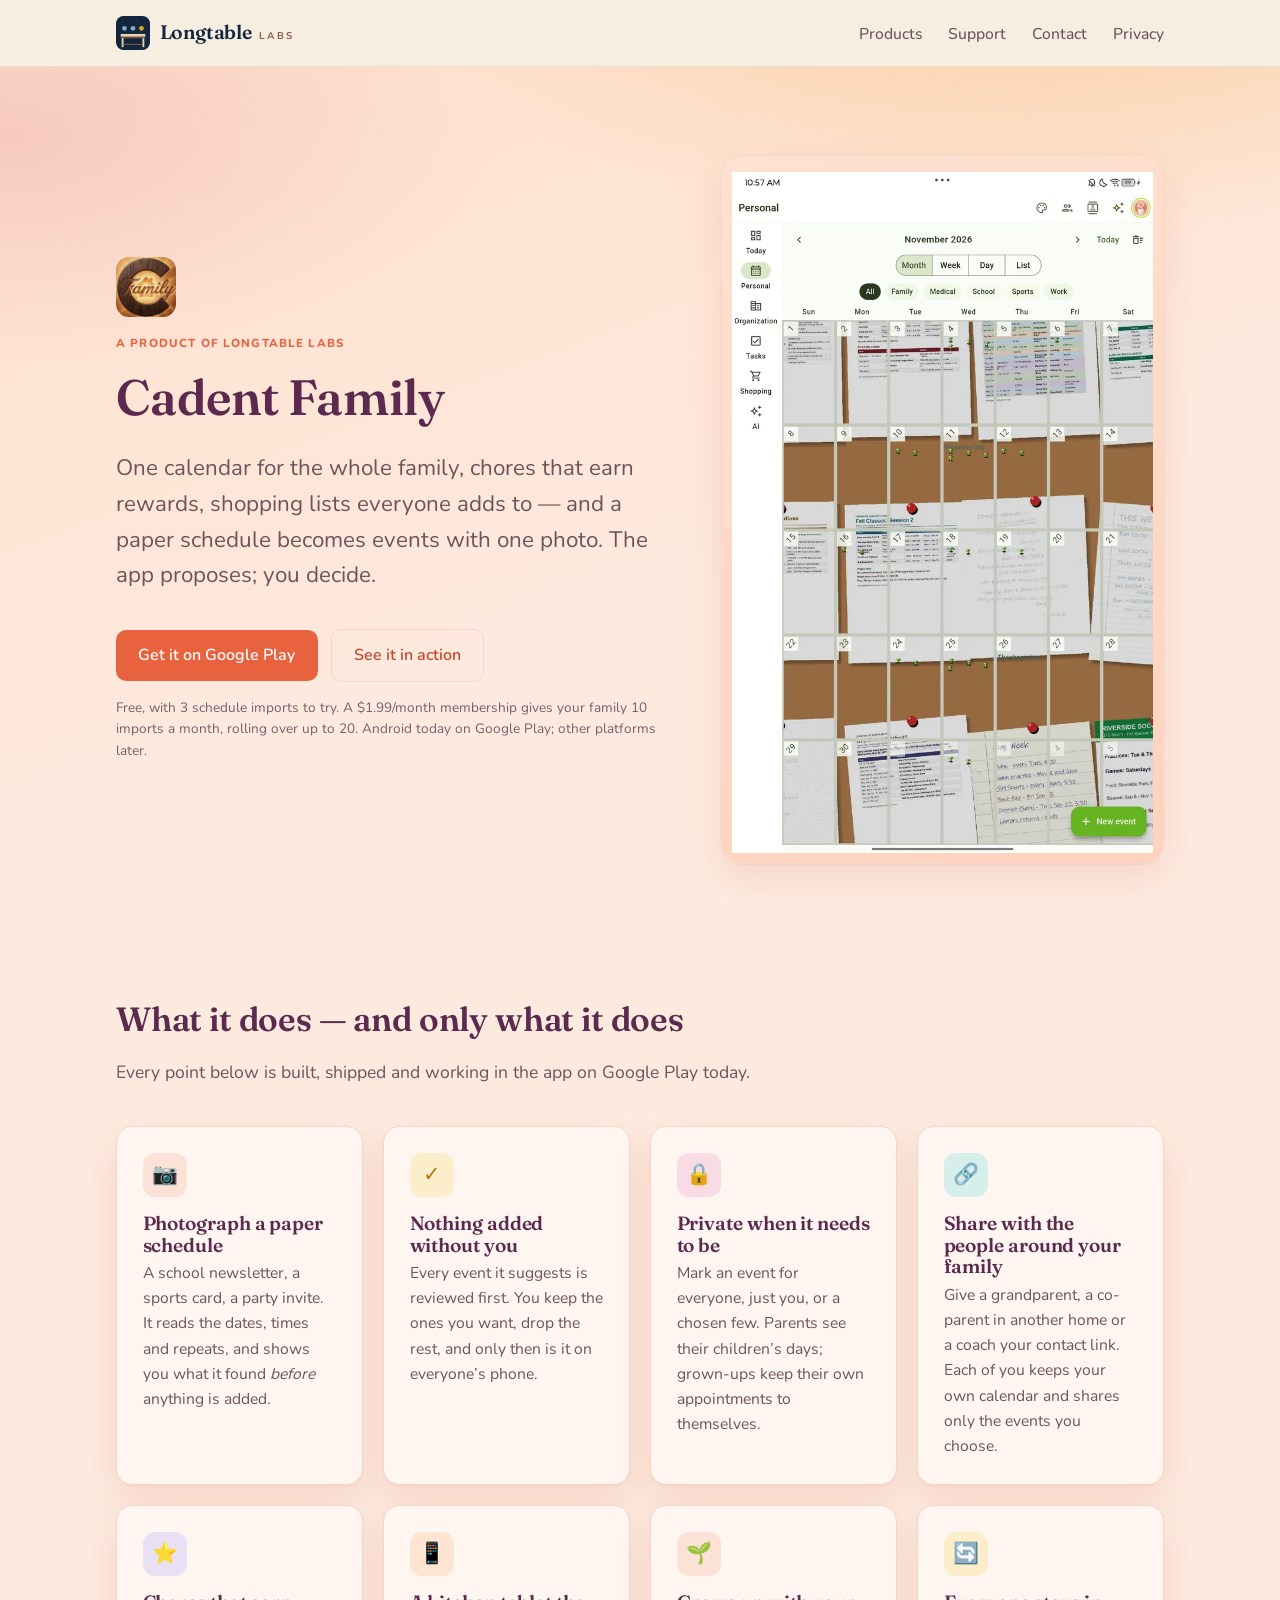
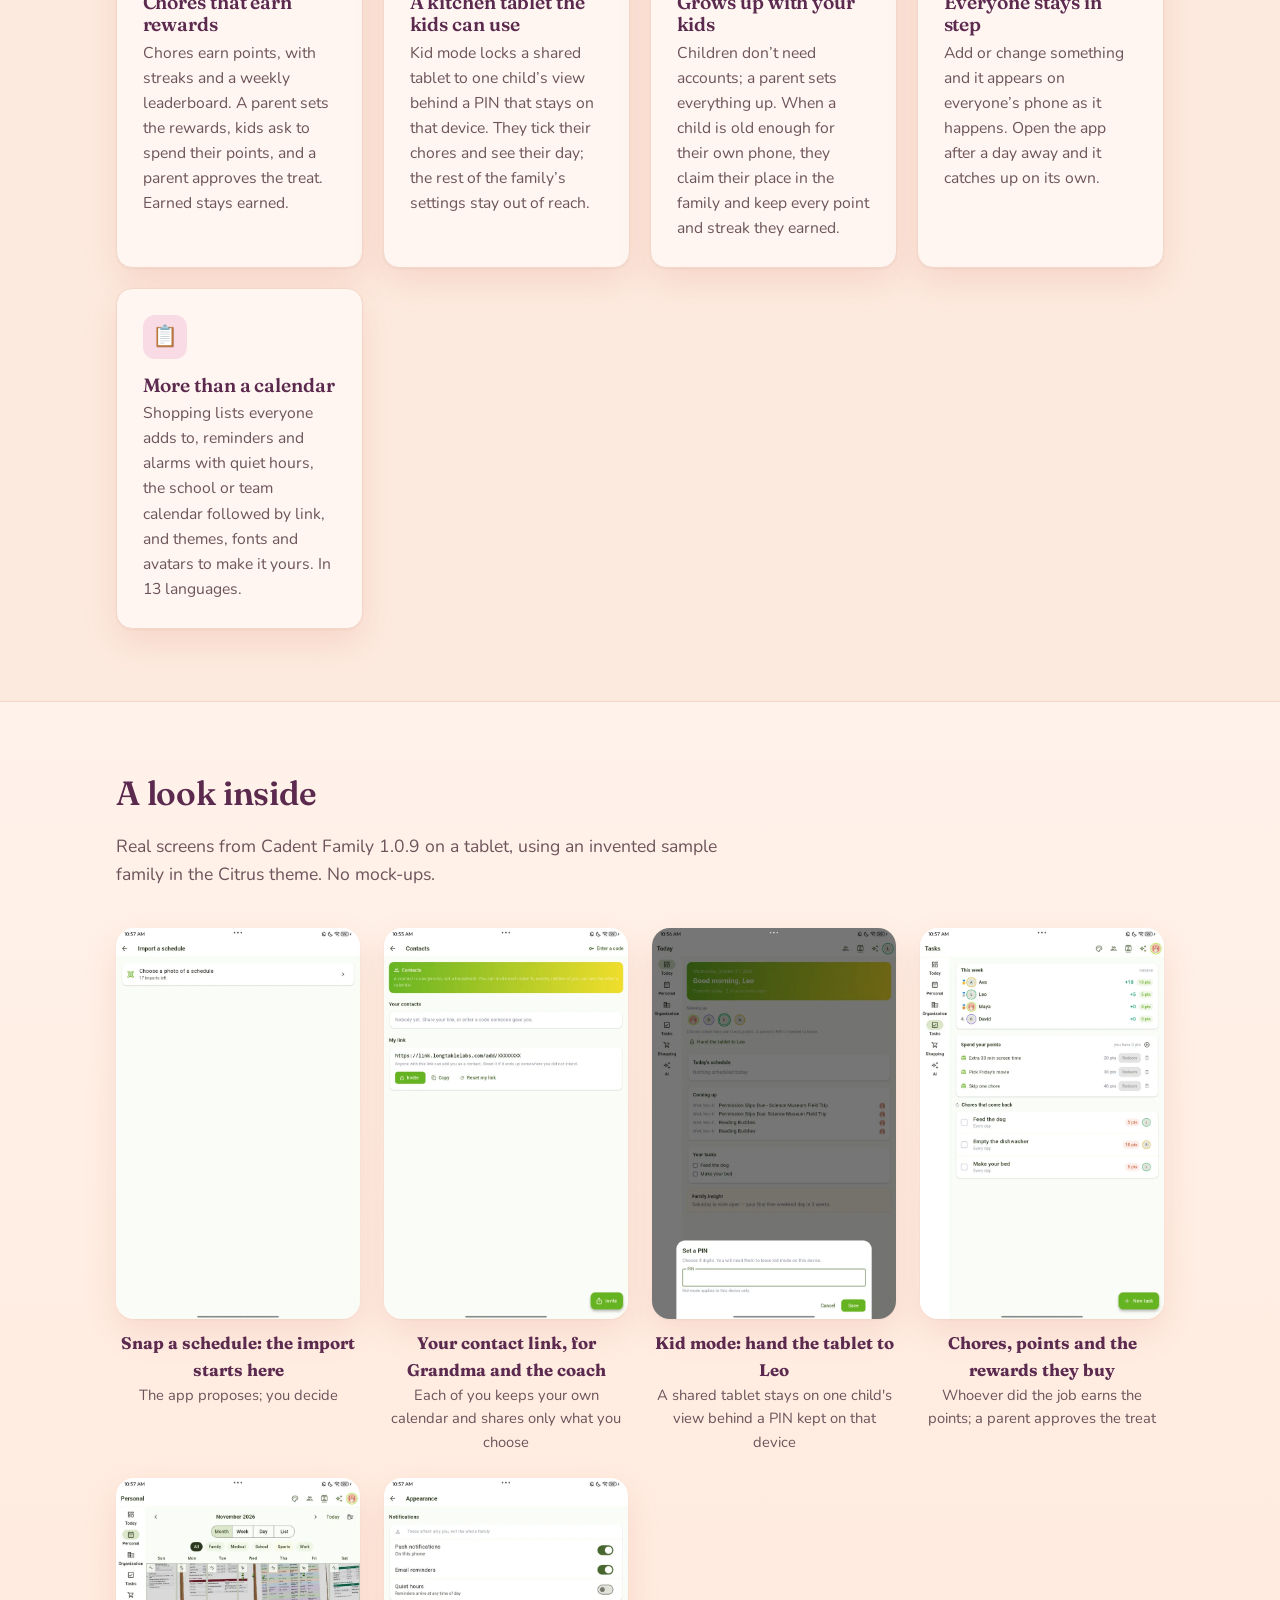
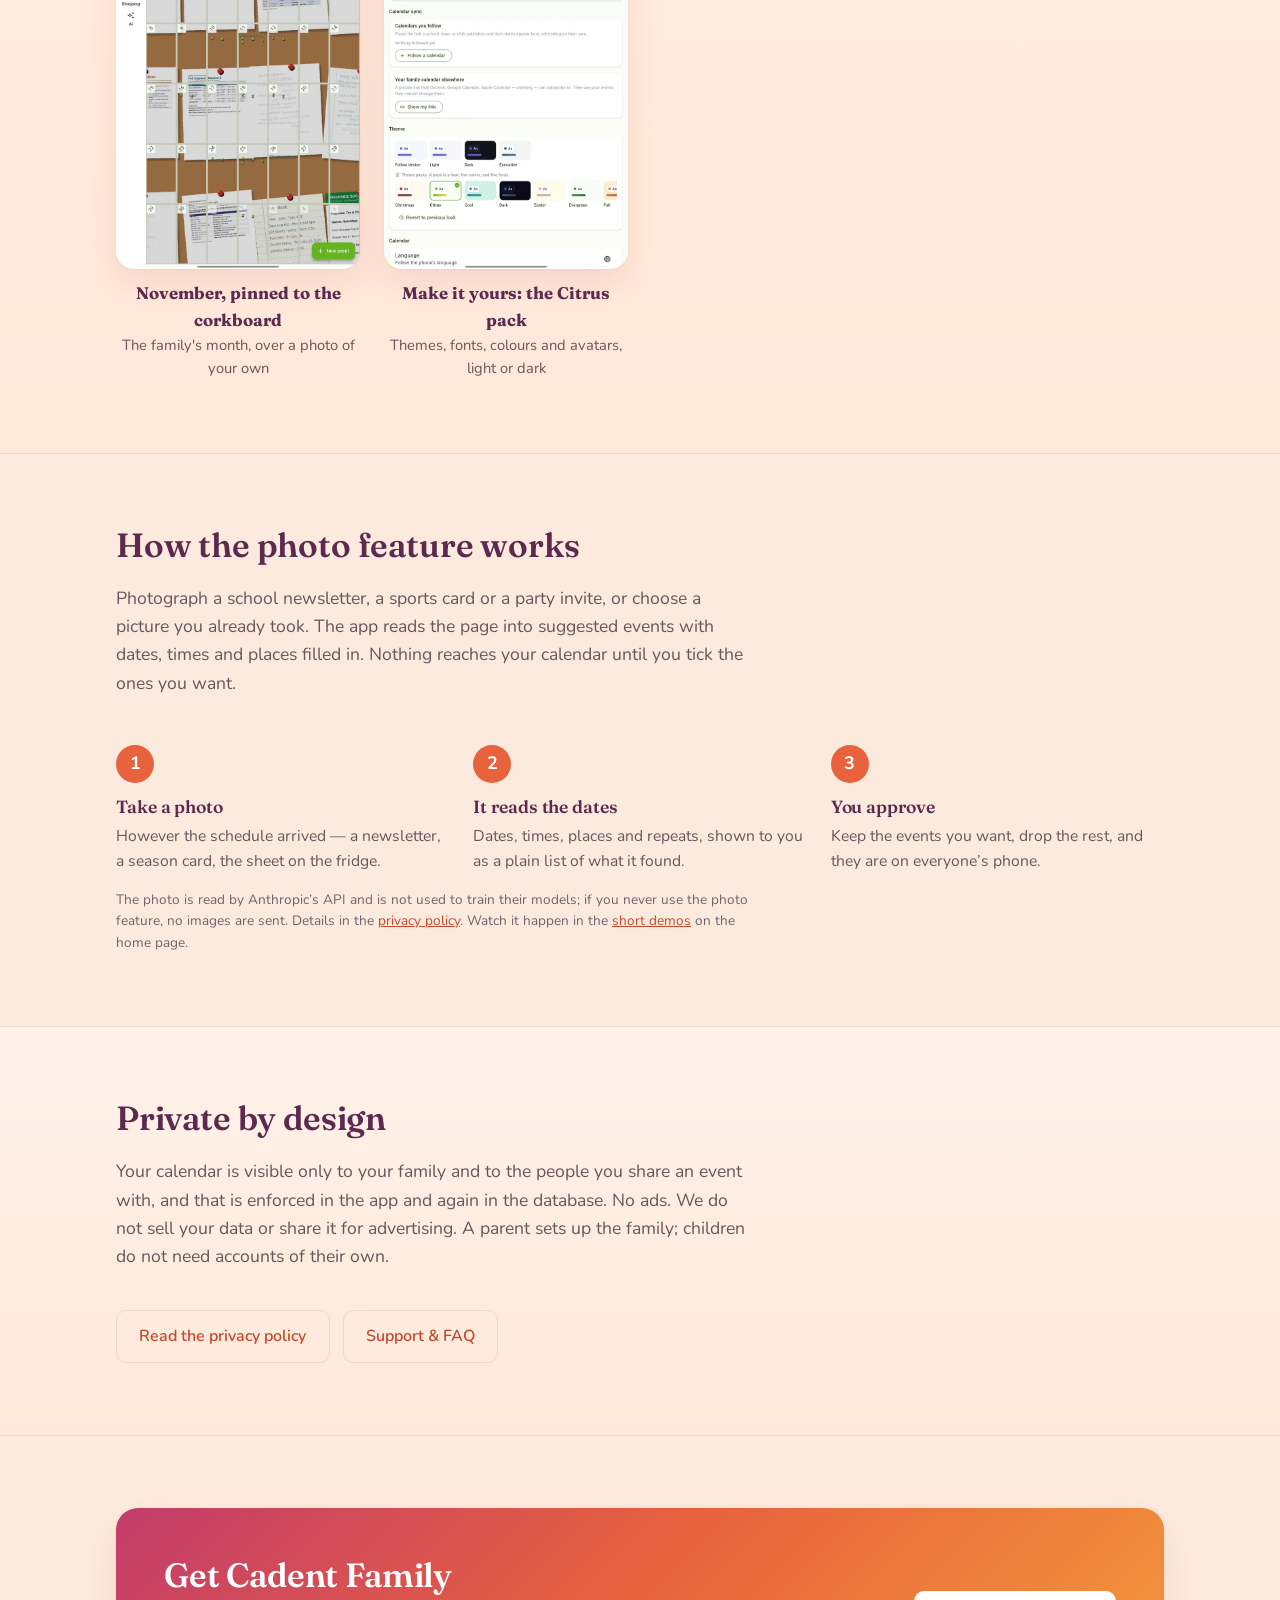
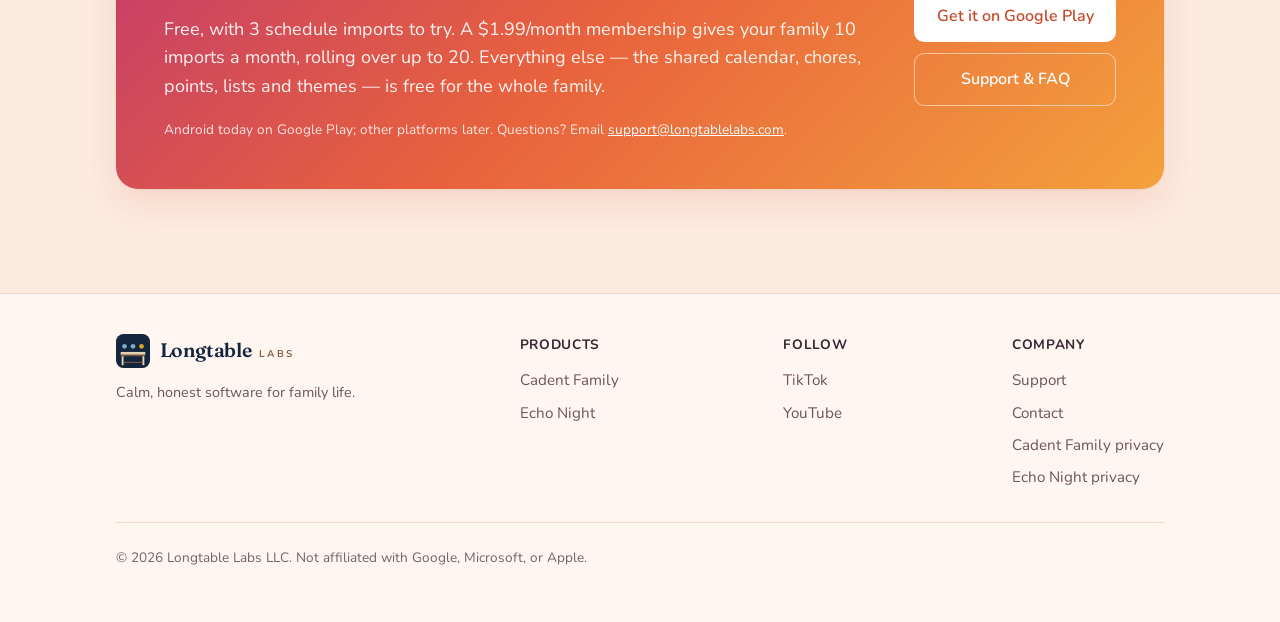
==== commit f0427cfa: "Screenshots: Cadent Family 1.0.9 on the tablet replaces the August set Six captures from Science Off" ====
--- a/cadent.html
+++ b/cadent.html
@@ -68,7 +68,7 @@
         <div class="shot">
           <figure>
             <div class="frame">
-              <picture><source srcset="assets/screenshots/month-view.webp" type="image/webp"><img width="1080" height="2400" fetchpriority="high" src="assets/screenshots/month-view.png" alt="Cadent Family month calendar on a phone, showing colour-coded events for a sample family across the weeks of a month"></picture>
+              <picture><source srcset="assets/screenshots/month-view.webp" type="image/webp"><img width="1200" height="1920" fetchpriority="high" src="assets/screenshots/month-view.png" alt="Cadent Family month view for November 2026 on a tablet: the sample family's events pinned as notes over a bulletin-board photo background"></picture>
             </div>
           </figure>
         </div>
@@ -136,32 +136,32 @@
       <div class="wrap">
         <div class="section-head">
           <h2>A look inside</h2>
-          <p>The screens from the Google Play listing: real captures of the app, using an invented sample family. No mock-ups.</p>
+          <p>Real screens from Cadent Family 1.0.9 on a tablet, using an invented sample family in the Citrus theme. No mock-ups.</p>
         </div>
         <div class="frame-grid">
           <figure class="frame-card">
-            <img loading="lazy" width="720" height="1280" src="assets/cadent/01-photo-to-calendar.webp" alt="Snap a paper schedule: A photographed newsletter read into events, waiting for approval.">
-            <figcaption><strong>Snap a paper schedule</strong><span>A photographed newsletter read into events, waiting for approval</span></figcaption>
-          </figure>
-          <figure class="frame-card">
-            <img loading="lazy" width="720" height="1280" src="assets/cadent/02-share-across-households.webp" alt="Share with Grandma: Linked households see only what you share.">
-            <figcaption><strong>Share with Grandma</strong><span>Linked households see only what you share</span></figcaption>
-          </figure>
-          <figure class="frame-card">
-            <img loading="lazy" width="720" height="1280" src="assets/cadent/03-chores-and-rewards.webp" alt="Chores earn rewards: Points land on whoever did the job; a parent approves the treat.">
-            <figcaption><strong>Chores earn rewards</strong><span>Points land on whoever did the job; a parent approves the treat</span></figcaption>
-          </figure>
-          <figure class="frame-card">
-            <img loading="lazy" width="720" height="1280" src="assets/cadent/04-family-calendar.webp" alt="One family calendar: Month, week, day and list, colour-coded by category.">
-            <figcaption><strong>One family calendar</strong><span>Month, week, day and list, colour-coded by category</span></figcaption>
-          </figure>
-          <figure class="frame-card">
-            <img loading="lazy" width="720" height="1280" src="assets/cadent/05-shopping.webp" alt="One list for everyone: Grouped by aisle, with the staples starred.">
-            <figcaption><strong>One list for everyone</strong><span>Grouped by aisle, with the staples starred</span></figcaption>
-          </figure>
-          <figure class="frame-card">
-            <img loading="lazy" width="720" height="1280" src="assets/cadent/06-make-it-yours.webp" alt="Make it feel like yours: Themes, fonts, colours and avatars, light or dark.">
-            <figcaption><strong>Make it feel like yours</strong><span>Themes, fonts, colours and avatars, light or dark</span></figcaption>
+            <picture><source srcset="assets/screenshots/import-review.webp" type="image/webp"><img loading="lazy" width="1200" height="1920" src="assets/screenshots/import-review.png" alt="The Import a schedule screen: a Choose a photo of a schedule button with the family's remaining imports count underneath"></picture>
+            <figcaption><strong>Snap a schedule: the import starts here</strong><span>The app proposes; you decide</span></figcaption>
+          </figure>
+          <figure class="frame-card">
+            <picture><source srcset="assets/screenshots/week-view.webp" type="image/webp"><img loading="lazy" width="1200" height="1920" src="assets/screenshots/week-view.png" alt="The Contacts screen: an explainer card, an empty Your contacts list, and the My link card with Invite, Copy and Reset my link buttons"></picture>
+            <figcaption><strong>Your contact link, for Grandma and the coach</strong><span>Each of you keeps your own calendar and shares only what you choose</span></figcaption>
+          </figure>
+          <figure class="frame-card">
+            <picture><source srcset="assets/screenshots/privacy-picker.webp" type="image/webp"><img loading="lazy" width="1200" height="1920" src="assets/screenshots/privacy-picker.png" alt="The Today screen viewing as Leo, with a note that a parent's PIN is needed to leave, and the Set a PIN sheet open"></picture>
+            <figcaption><strong>Kid mode: hand the tablet to Leo</strong><span>A shared tablet stays on one child's view behind a PIN kept on that device</span></figcaption>
+          </figure>
+          <figure class="frame-card">
+            <picture><source srcset="assets/screenshots/today-view.webp" type="image/webp"><img loading="lazy" width="1200" height="1920" src="assets/screenshots/today-view.png" alt="The Tasks tab: this week's standings with each member's points balance, a Spend your points card with three rewards, and three daily chores with their points and assignees"></picture>
+            <figcaption><strong>Chores, points and the rewards they buy</strong><span>Whoever did the job earns the points; a parent approves the treat</span></figcaption>
+          </figure>
+          <figure class="frame-card">
+            <picture><source srcset="assets/screenshots/month-view.webp" type="image/webp"><img loading="lazy" width="1200" height="1920" src="assets/screenshots/month-view.png" alt="Cadent Family month view for November 2026 on a tablet: the sample family's events pinned as notes over a bulletin-board photo background"></picture>
+            <figcaption><strong>November, pinned to the corkboard</strong><span>The family's month, over a photo of your own</span></figcaption>
+          </figure>
+          <figure class="frame-card">
+            <picture><source srcset="assets/screenshots/theme-packs.webp" type="image/webp"><img loading="lazy" width="1200" height="1920" src="assets/screenshots/theme-packs.png" alt="The Appearance screen: notification toggles, calendar sync options, and the theme grid with the Citrus pack selected"></picture>
+            <figcaption><strong>Make it yours: the Citrus pack</strong><span>Themes, fonts, colours and avatars, light or dark</span></figcaption>
           </figure>
         </div>
       </div>
--- a/styles.css
+++ b/styles.css
@@ -186,10 +186,10 @@
 .shots { display: grid; grid-template-columns: repeat(auto-fit, minmax(13rem, 1fr)); gap: 1.5rem; }
 .shot figure { margin: 0; }
 .shot .frame {
-  aspect-ratio: 9 / 19.5; border-radius: 26px; overflow: hidden;
+  aspect-ratio: 5 / 8; border-radius: 22px; overflow: hidden;
   background: linear-gradient(160deg, #ffe1d1, #ffd2bd);
   border: 1px solid var(--line); box-shadow: var(--shadow);
-  display: grid; place-items: center; text-align: center; padding: 1.5rem;
+  display: grid; place-items: center; text-align: center; padding: .6rem;
 }
 .shot .frame picture { display: contents; }
 .shot .frame img { width: 100%; height: 100%; object-fit: cover; display: block; }
@@ -232,7 +232,8 @@
   max-width: 320px; width: 100%; border-radius: 28px; overflow: hidden;
   border: 1px solid var(--line); box-shadow: var(--shadow); background: #000;
 }
-.demo-phone video { width: 100%; height: auto; display: block; aspect-ratio: 9 / 20; }
+.demo-phone video { width: 100%; height: auto; display: block; aspect-ratio: 9 / 16; }
+.demo-phone video::cue { font-family: var(--font); font-size: .95rem; background: rgba(6, 8, 26, .75); color: #fff; }
 .sound-toggle { display: inline-flex; align-items: center; gap: .5rem; padding: .6rem 1.1rem; background: var(--card); white-space: nowrap; min-width: 11.75rem; justify-content: center; }
 .sound-toggle[hidden] { display: none; }
 .sound-toggle .icon-sound { display: none; }
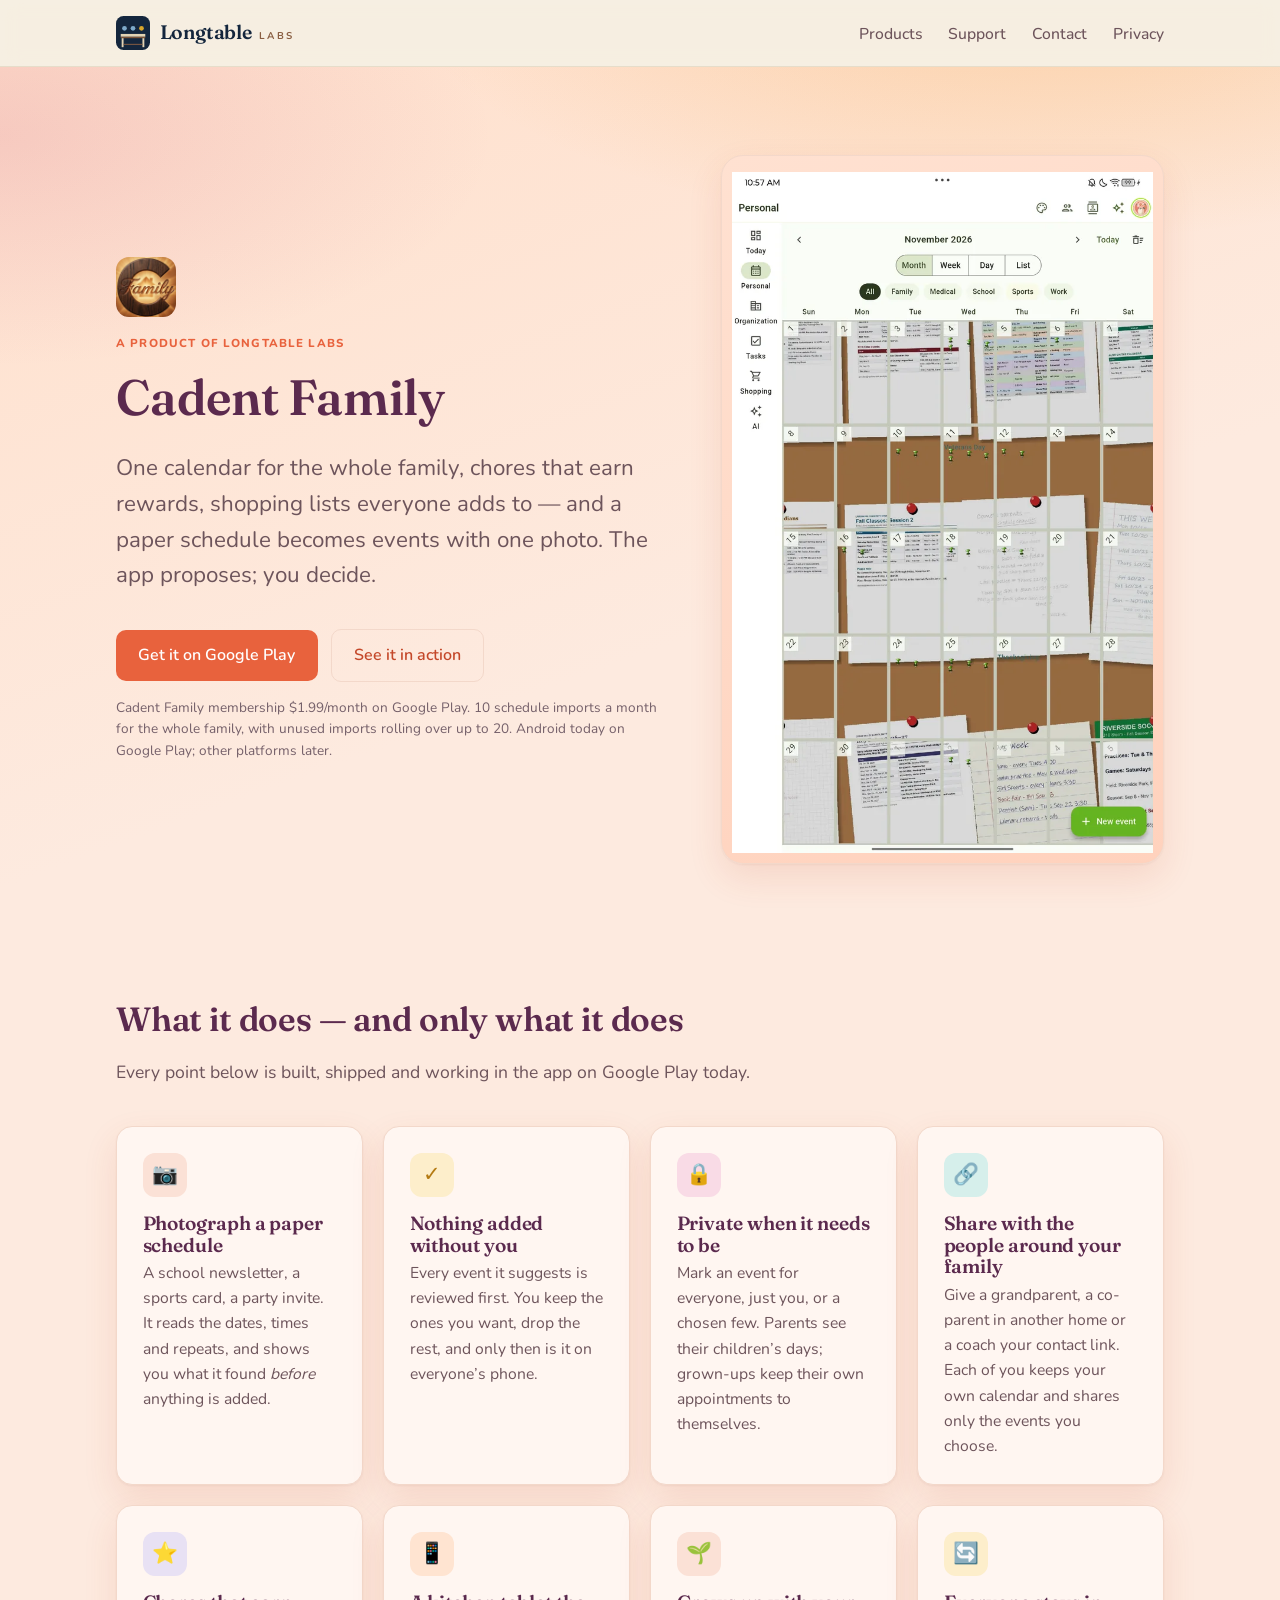
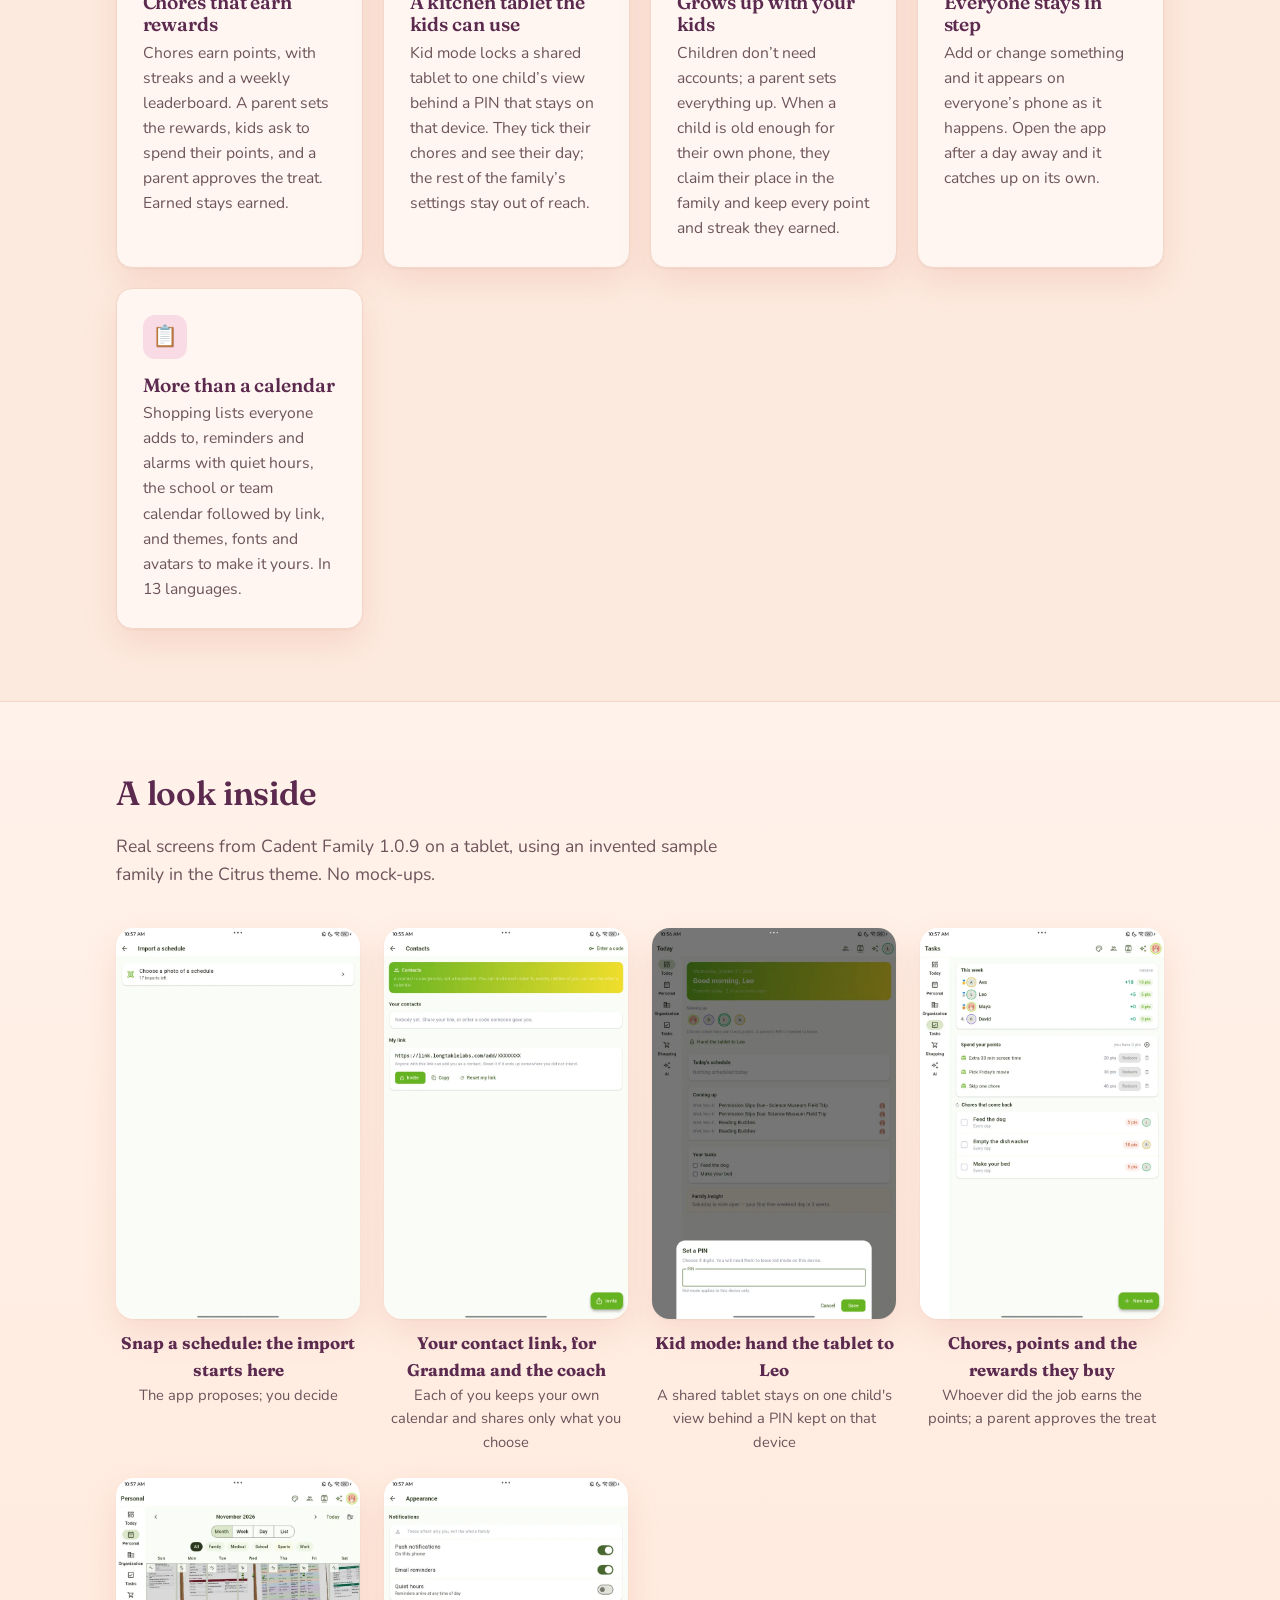
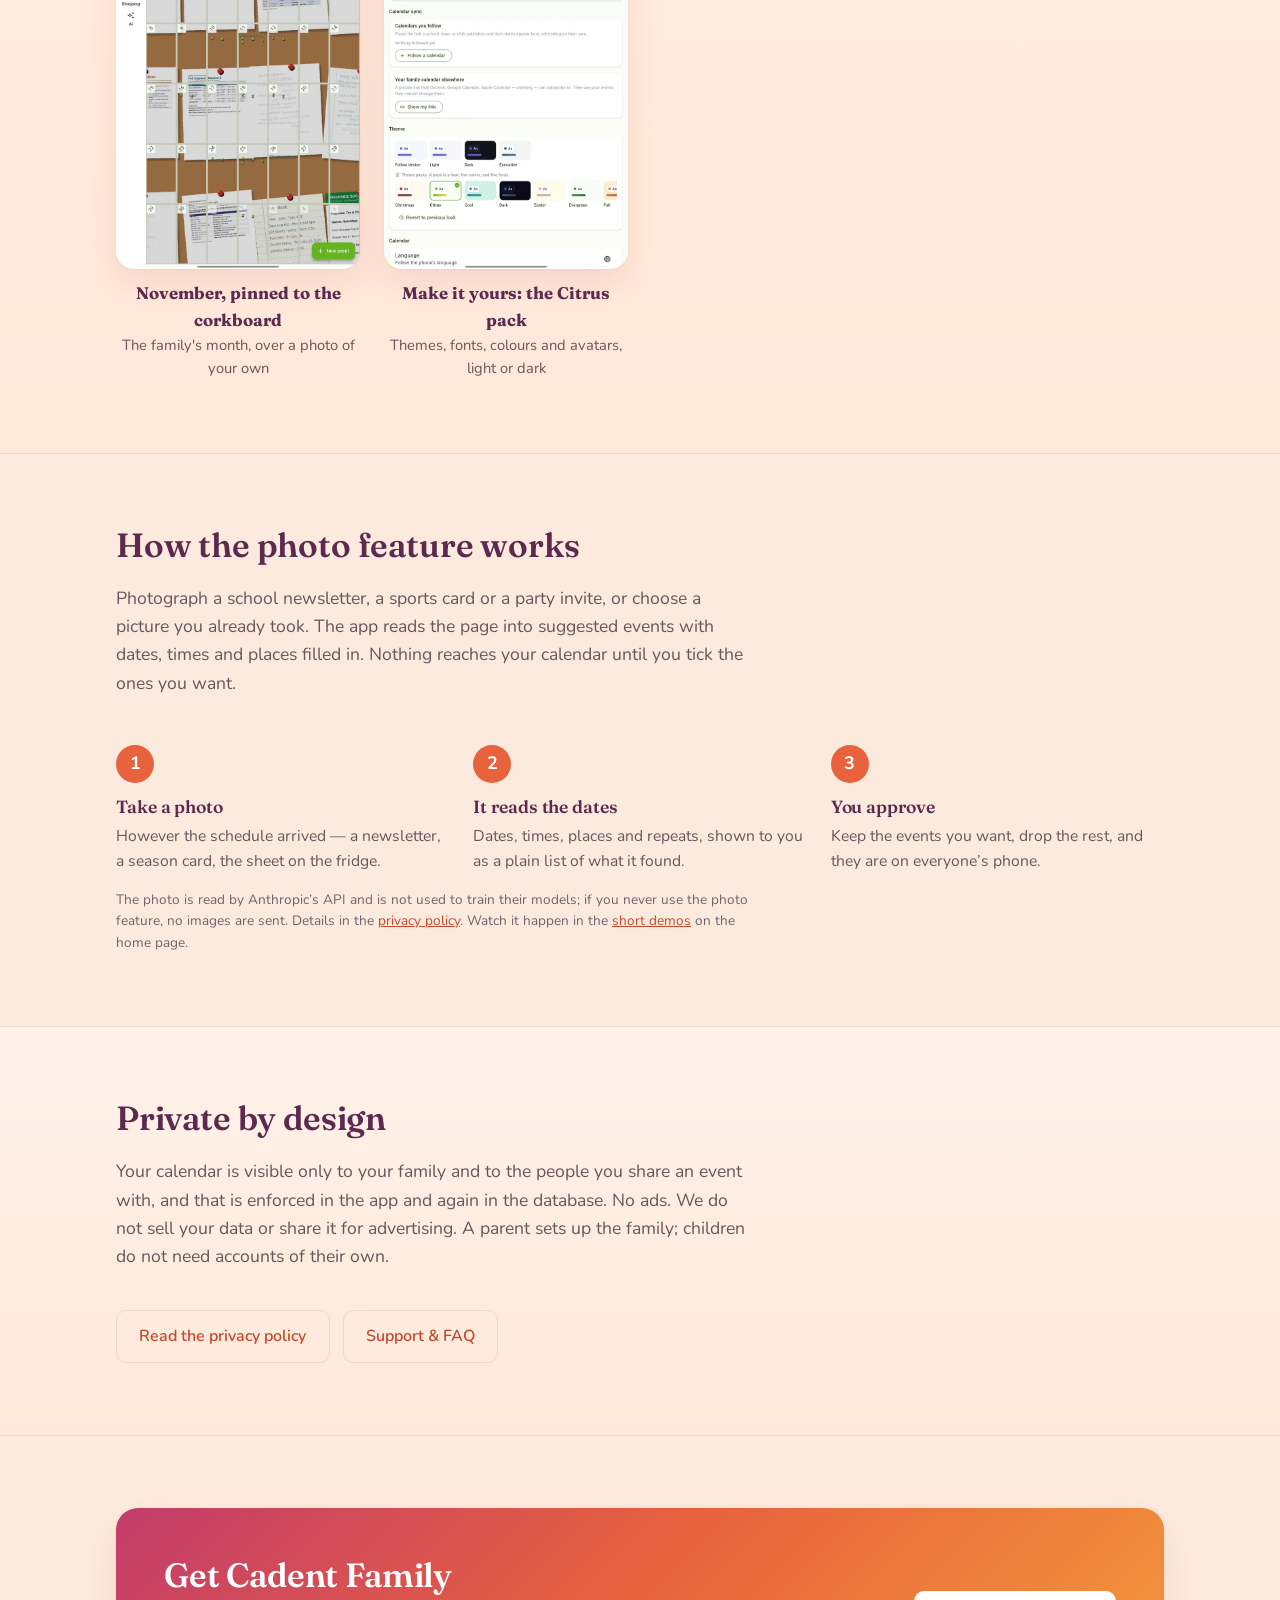
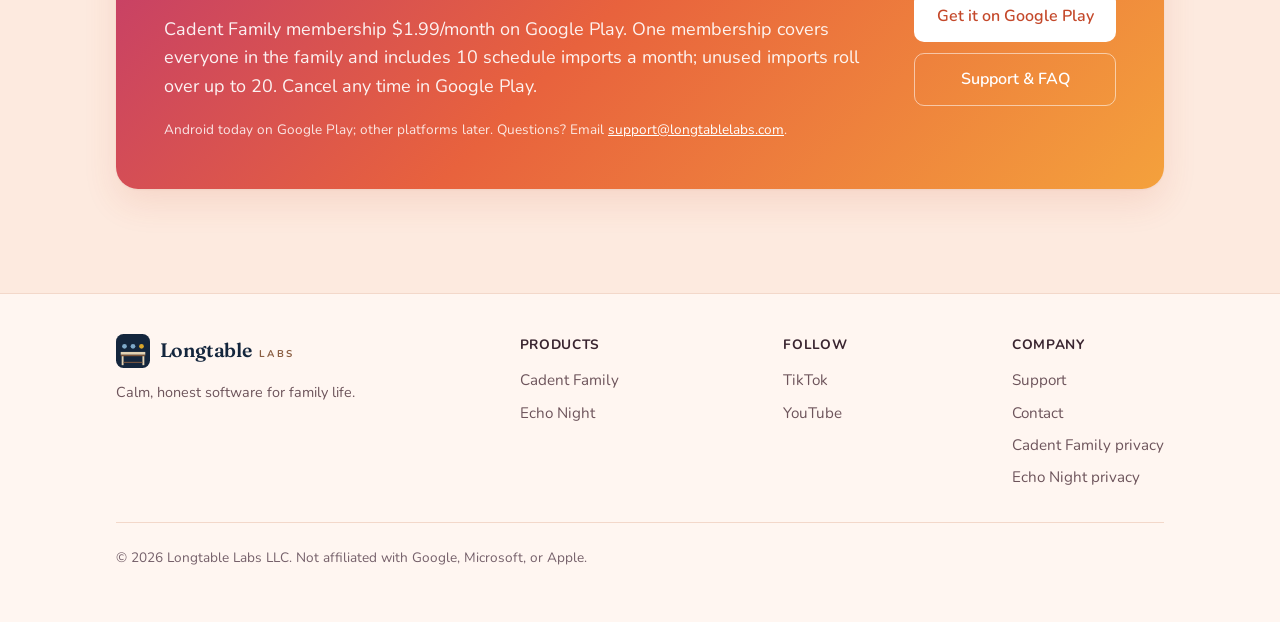
==== commit 278a93cf: "Pricing: 'Cadent Family membership $1.99/month on Google Play' Grant's final wording (2026-10-22). T" ====
--- a/cadent.html
+++ b/cadent.html
@@ -4,7 +4,7 @@
   <meta charset="utf-8">
   <meta name="viewport" content="width=device-width, initial-scale=1">
   <title>Cadent Family · a shared family organiser · Longtable Labs</title>
-  <meta name="description" content="Cadent Family puts the family calendar, chores that earn rewards and shopping lists on everyone's phone, and reads photographed paper schedules into events you approve. Free on Google Play.">
+  <meta name="description" content="Cadent Family puts the family calendar, chores that earn rewards and shopping lists on everyone's phone, and reads photographed paper schedules into events you approve. Cadent Family membership $1.99/month on Google Play.">
   <link rel="preload" href="assets/fonts/fraunces-latin.woff2" as="font" type="font/woff2" crossorigin>
   <link rel="preload" href="assets/fonts/nunito-latin.woff2" as="font" type="font/woff2" crossorigin>
   <link rel="stylesheet" href="styles.css">
@@ -12,14 +12,14 @@
   <meta property="og:type" content="website">
   <meta property="og:site_name" content="Longtable Labs">
   <meta property="og:title" content="Cadent Family · a shared family organiser · Longtable Labs">
-  <meta property="og:description" content="Cadent Family puts the family calendar, chores that earn rewards and shopping lists on everyone's phone, and reads photographed paper schedules into events you approve. Free on Google Play.">
+  <meta property="og:description" content="Cadent Family puts the family calendar, chores that earn rewards and shopping lists on everyone's phone, and reads photographed paper schedules into events you approve. Cadent Family membership $1.99/month on Google Play.">
   <meta property="og:url" content="https://longtablelabs.com/cadent.html">
   <meta property="og:image" content="https://longtablelabs.com/assets/og-cadent.jpg">
   <meta property="og:image:width" content="1200">
   <meta property="og:image:height" content="630">
   <meta name="twitter:card" content="summary_large_image">
   <meta name="twitter:title" content="Cadent Family · a shared family organiser · Longtable Labs">
-  <meta name="twitter:description" content="Cadent Family puts the family calendar, chores that earn rewards and shopping lists on everyone's phone, and reads photographed paper schedules into events you approve. Free on Google Play.">
+  <meta name="twitter:description" content="Cadent Family puts the family calendar, chores that earn rewards and shopping lists on everyone's phone, and reads photographed paper schedules into events you approve. Cadent Family membership $1.99/month on Google Play.">
   <meta name="twitter:image" content="https://longtablelabs.com/assets/og-cadent.jpg">
   <link rel="icon" href="assets/longtable-icon.svg" type="image/svg+xml">
   <link rel="icon" href="assets/icon-192.png" type="image/png" sizes="192x192">
@@ -63,7 +63,7 @@
             <a class="btn" href="https://play.google.com/store/apps/details?id=com.longtablelabs.cadent" rel="noopener">Get it on Google Play</a>
             <a class="btn ghost" href="#inside">See it in action</a>
           </div>
-          <p class="cta-note">Free, with 3 schedule imports to try. A $1.99/month membership gives your family 10 imports a month, rolling over up to 20. Android today on Google Play; other platforms later.</p>
+          <p class="cta-note">Cadent Family membership $1.99/month on Google Play. 10 schedule imports a month for the whole family, with unused imports rolling over up to 20. Android today on Google Play; other platforms later.</p>
         </div>
         <div class="shot">
           <figure>
@@ -200,7 +200,7 @@
         <div class="get-card">
           <div>
             <h2>Get Cadent Family</h2>
-            <p>Free, with 3 schedule imports to try. A $1.99/month membership gives your family 10 imports a month, rolling over up to 20. Everything else &mdash; the shared calendar, chores, points, lists and themes &mdash; is free for the whole family.</p>
+            <p>Cadent Family membership $1.99/month on Google Play. One membership covers everyone in the family and includes 10 schedule imports a month; unused imports roll over up to 20. Cancel any time in Google Play.</p>
             <p class="cta-note">Android today on Google Play; other platforms later. Questions? Email <a href="mailto:support@longtablelabs.com">support@longtablelabs.com</a>.</p>
           </div>
           <div class="get-actions">
